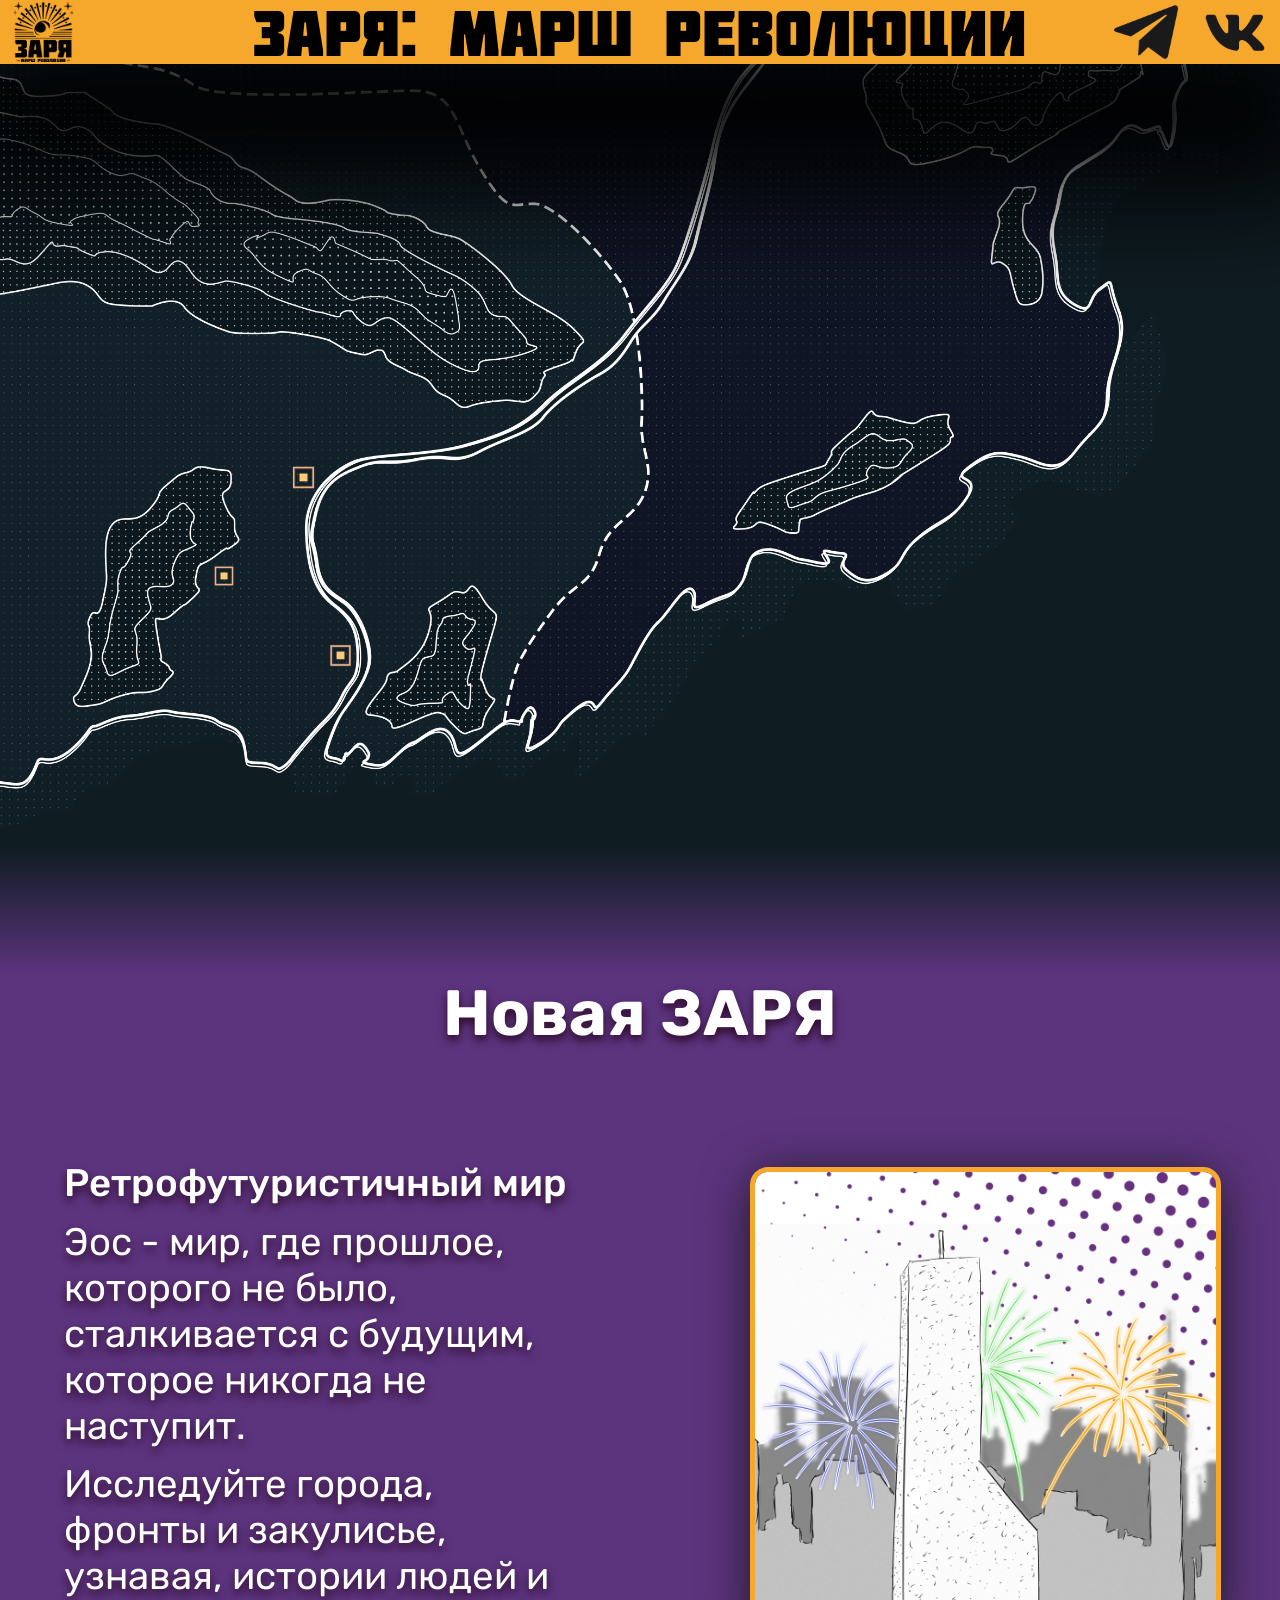
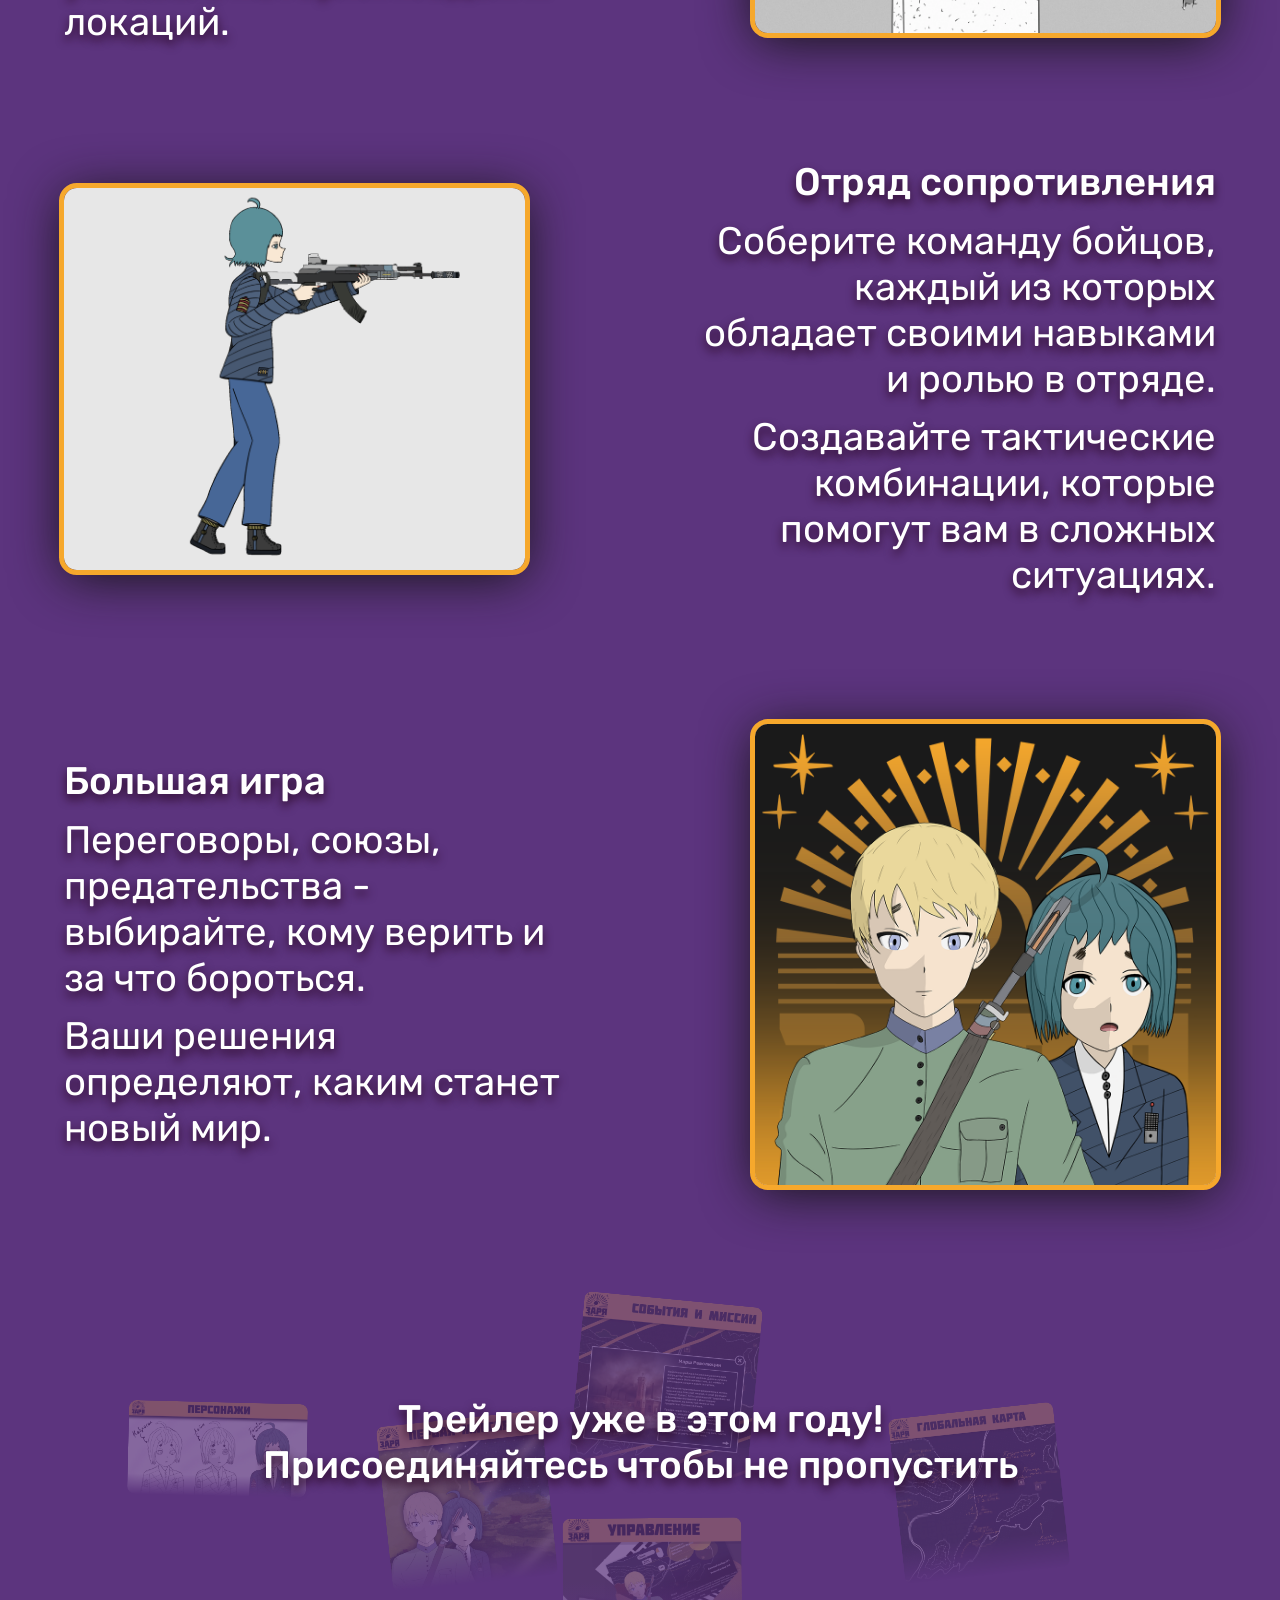
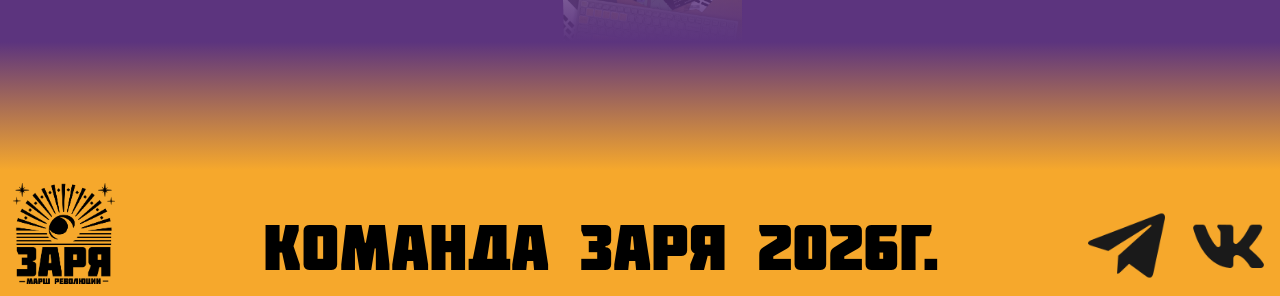
==== index.html @ 1bc578af "Улучшенная адаптация и дизайн под мобильные устройства" ====
<!DOCTYPE html>
<html lang="ru">

<head>
  <meta charset="UTF-8">
  <meta name="viewport" content="width=device-width, initial-scale=1.0">
  <meta name="description" content="ЗАРЯ: Марш Революции — ретрофутуристическая пошаговая стратегия. Исследуйте города, формируйте отряд и управляйте революцией в альтернативном мире Эос.">
  <meta name="keywords" content="ретрофутуризм, стратегия, игра, ЗАРЯ, тактика, альтернатива, ЗМР">
  <link rel="stylesheet" href="Additions/styles.css">
  <link rel="icon" type="image/png" href="Additions/Media/Zarya-White.webp">

  <meta property="og:title" content="ЗАРЯ: Марш Революции">
  <meta property="og:description" content="Сайт пошаговой стратегии в ретрофутуристичном мире">
  <meta property="og:image" content="Additions/Media/ZaryaPreview">
  <meta property="og:url" content="http://dartomosrg.temp.swtest.ru/">
  <meta property="og:site_name" content="">
  <meta property="og:type" content="website">
          
  <meta name="twitter:card" content="summary_large_image">
  <meta name="twitter:title" content="ЗАРЯ: Марш Революции">
  <meta name="twitter:description" content="Сайт пошаговой стратегии в ретрофутуристичном мире">
  <meta name="twitter:image" content="Additions/Media/ZaryaPreview">

  <title>ЗАРЯ: Марш Революции</title>
</head>

<body>
  <div class="topLineAndText">
      <div class="buttonGroupPosition">
          <a href="https://t.me/zarya_tm" target="_blank" rel="noopener noreferrer">
              <img src="Additions/Media/tg logo 96.png" alt="TG" class ="Logo">
          </a>
          <a href="https://vk.com/zaryamor" target="_blank" rel="noopener noreferrer">
              <img src="Additions/Media/Vk logo 96.png" alt="VK" class ="Logo">
          </a>
      </div>
      <img src="Additions/Media/Zarya-Black.webp" alt="Лого" class="topLineLogo">
      ЗАРЯ: Марш Революции
  </div>

  <div class="backMap">
      <img src="Additions/Media/Background-map.webp" alt="Карта" class="mapImage">
      <div id="dotsContainer"></div>
  </div>
  <div class="grad"> </div>
    
  <div class="base">
    <div class="descryptionOpenText">
        Новая ЗАРЯ
    </div>
    <div class="BlockOfDescryption">
        <img src="Additions/Media/newWorld.webp" alt="Новый мир" class="descryptionBlockImageR">
        <div class="BlockOfText">
            <div class="headDescryptionText">
                Ретрофутуристичный мир
            </div>
            <div class="baseDescryptionText">
                Эос - мир, где прошлое, которого не было, сталкивается с будущим, которое никогда не наступит.
            </div>
            <div class="baseDescryptionText">
                Исследуйте города, фронты и закулисье, узнавая, истории людей и локаций.
            </div>
        </div>
    </div>

    <div class="BlockOfDescryption">
        <img src="Additions/Media/Fire.gif" alt="Новый мир" class="descryptionBlockImage">
        <div class="BlockOfText">
            <div class="rightDescryptionText">
                <div class="headDescryptionText">
                    Отряд сопротивления
                </div>
                <div class="baseDescryptionText">
                    Соберите команду бойцов, каждый из которых обладает своими навыками и ролью в отряде.
                </div>
                <div class="baseDescryptionText">
                    Создавайте тактические комбинации, которые помогут вам в сложных ситуациях.
                </div>
            </div>
        </div>
    </div>

    <div class="BlockOfDescryption">
        <div class="BlockOfText">
            <div class="headDescryptionText">
                Большая игра
            </div>
            <div class="baseDescryptionText">
                Переговоры, союзы, предательства - выбирайте, кому верить и за что бороться.
            </div>
            <div class="baseDescryptionText">
                Ваши решения определяют, каким станет новый мир.
            </div>
        </div>
        <img src="Additions/Media/biggame.webp" alt="Новый мир" class="descryptionBlockImageR">
    </div>

    <div class="downBlock">
        <div class="post-bg-wrapper"></div>
        Трейлер уже в этом году! <br>
        Присоединяйтесь чтобы не пропустить
    </div>

      <div class="gradDown"> </div>

      <div class="down">
            <img src="Additions/Media/Zarya-Black.webp" class="downPic">

            <div class="downText">
                Команда ЗАРЯ 2026г.
            </div>

            <div class="downButtons">
                <a href="https://t.me/zarya_tm" target="_blank">
                    <img src="Additions/Media/tg logo 96.png">
                </a>
                <a href="https://vk.com/zaryamor" target="_blank">
                    <img src="Additions/Media/Vk logo 96.png">
                </a>
            </div>
        </div>
      </div>
  </div>
  <script src="Additions/script.js"></script>
</body>
</html>
---- Additions/styles.css ----
@font-face {
	font-family: 'Molot';
	src: url('Media/Molot.otf') format('opentype');
}

@font-face {
	font-family: 'Rubik';
	src: url('Media/Rubik-VariableFont_wght.ttf') format('truetype');
}

body { 
	margin: 0;
}

.topLineAndText {
	width: 100%;
	height: 5vw;
	background-color: #f6a82c;

	position: relative;
	font-family: 'Molot';
	font-size: clamp(1rem, 5vw, 4rem);

	z-index: 10;
	display: flex;
	justify-content: center;
	align-items: center;

	box-shadow: 0px 6vw 9vw 4vw rgb(0, 0, 0);
}

.buttonGroupPosition {
	display: flex;
	position: absolute;
	align-items: center;

	right: 1vw;
	gap: 2vw;
}

a img {
	width: clamp(1rem, 5vw, 4rem);
	height: auto;
	display: block;
	transition: opacity 0.2s ease;
}

a {
	text-decoration: none;
	cursor: pointer;
}

.buttonGroupPosition a:hover img {
    opacity: 0.7;
}

.topLineLogo {
	position: absolute;
	left: 1vw;
	width: 4.8vw;
	height: auto;
}

.backMap {
	position: relative;
	display: block;
	line-height: 0;
}

.mapImage {
	display: block;
	width: 100%;
	height: auto;
}

.dotBtn {
    position: absolute;
    padding: 0;
    border: none;
    background: transparent;
    aspect-ratio: 1;
    z-index: 3;
    pointer-events: auto;
}

.dotLayer {
    position: absolute;
    inset: 0;
    background-size: contain;
    background-repeat: no-repeat;
    background-position: center;
    transition: opacity 0.4s ease;
}

.tooltip {
    position: absolute;
	font-family: 'Rubik';
	white-space: pre-line;
    bottom: 100%;
    left: 50%;
    transform: translateX(-50%);
    background: rgba(0,0,0,0.8);
    color: #ffe282;
    padding: 4px 8px;
    border-radius: 4px;
    white-space: nowrap;
    font-size: 100%;
    opacity: 0;
    pointer-events: none;
    transition: opacity 0.4s ease;
}

.dotBtn:hover .tooltip {
    opacity: 1;
}

.dotBase {
    background-image: url('Media/dotBase.png');
    opacity: 1;
}

.dotHover {
    background-image: url('Media/dotHover.png');
    opacity: 0;
}

.dotHover {
    background-image: url('Media/dotHover.png');
    opacity: 0;
}

.dotClicked {
	background-image: url('Media/DotComplete.png');
	opacity: 0;
}

.grad {
	width: 100%;
	height: 10vw;
	background: linear-gradient(#0f1c22, #5c347e);
}

.base {
	position: relative;
	width: 100%;
	background-color: #5c347e;
}

.descryptionOpenText {
	position: relative;

	font-family: 'Rubik';
	font-weight: 700;
	font-size: 5vw;
	padding-bottom: 5vw;

	text-align: center;
	color: #ffffff;
	text-shadow: 0px 5px 10px rgb(44, 9, 39);
}

.headDescryptionText {
	font-weight: 500;
	position: relative;

	font-family: 'Rubik';
	font-size: 3vw;

	color: #ffffff;
	text-shadow: 0px 5px 10px rgb(44, 9, 39);
}

.baseDescryptionText {
	font-weight: 400;
	position: relative;
	margin-top: 1vw;

	font-family: 'Rubik';
	font-size: clamp(0.1rem, 3vw, 2.5rem);

	color: #ffffff;
	text-shadow: 0px 5px 10px rgb(44, 9, 39);
}

.rightDescryptionText {
	text-align: right;
}

.BlockOfDescryption {
	display: flex;
	align-items: center;
	justify-content: space-between;
	height: 45vw;
	padding: 0 5vw;
	box-sizing: border-box;
}

.BlockOfText {
	width: 45%;
}

.descryptionBlockImage {
	width: 40%;
	height: auto;
	background-color: #e7e7e7;

	outline: 0.4vw solid #f6a82c;
	border-radius: 1vw;

	box-shadow: 0px 0.5vw 4vw 0vw rgb(19, 19, 19);
}

.descryptionBlockImageR {
	order: 1;
	width: 40%;
	height: auto;
	background-color: #e7e7e7;

	outline: 0.4vw solid #f6a82c;
	border-radius: 1vw;

	box-shadow: 0px 0.5vw 4vw 0vw rgb(19, 19, 19);
}

.headTextR {
	position: relative;

	font-family: 'Rubik';
	font-size: 62px;
	text-align: right;

	color: #ffffff;
	text-shadow: 0px 5px 10px rgb(44, 9, 39);
}

.baseTextR {
	position: relative;
	margin-top: 20px;

	font-family: 'Rubik';
	font-size: 36px;
	text-align: right;

	color: #ffffff;
	text-shadow: 0px 5px 10px rgb(44, 9, 39);
}

.downBlock {
	font-family: 'Rubik';
	font-weight: 500;
	font-size: 3vw;
	text-align: center;
	padding: 12vw;
	position: relative;
	overflow: hidden;
	z-index: 1;

	color: #ffffff;
	text-shadow: 0px 5px 10px rgb(44, 9, 39);
}

.downBlock .post-bg-wrapper {
	position: absolute;
	inset: 0;
	pointer-events: none;
	z-index: -1;
}

.downBlock > *:not(.post-bg-wrapper) {
	position: relative;
	z-index: 2;
}

.downBlock .post-bg {
	position: absolute;
	object-fit: cover;
	border-radius: 0.6vw;
	opacity: 0.25;
	filter: grayscale(25%);
	box-shadow: 0 0.3vw 1.3vw rgba(0, 0, 0, 0.55);
	transition: transform 0.4s ease, opacity 0.4s ease;
}

.downBlock:hover .post-bg {
	transform: scale(1.05);
	opacity: 0.45;
}

.downBlock::after {
	content: '';
	position: absolute;
	left: 0;
	right: 0;
	bottom: 0;
	height: 15%;
	pointer-events: none;
	background: linear-gradient(to bottom, rgba(92, 52, 126, 0), rgba(92, 52, 126, 1));
	z-index: 2;
}

.downBlock .post-bg {
	position: absolute;
	object-fit: cover;
	border-radius: 0.6vw;
	opacity: 0.25;
	filter: grayscale(25%);
	box-shadow: 0 0.3vw 1.3vw rgba(0, 0, 0, 0.55);
	transition: transform 0.4s ease, opacity 0.4s ease;
	-webkit-mask-image: linear-gradient(to bottom, rgba(0, 0, 0, 1) 0%, rgba(0, 0, 0, 1) 78%, rgba(0, 0, 0, 0) 100%);
	mask-image: linear-gradient(to bottom, rgba(0, 0, 0, 1) 0%, rgba(0, 0, 0, 1) 78%, rgba(0, 0, 0, 0) 100%);
}

.gradDown {
	width: 100%;
	height: 10vw;
	background: linear-gradient(#5c347e, #f6a82c);
}

.down {
    display: flex;
    align-items: flex-end;
    justify-content: space-between;
    width: 100%;
    background-color: #f6a82c;
    padding: 1vw;
    box-sizing: border-box;
}

.downPic {
    width: 8vw;
    height: auto;
}

.downButtons {
    display: flex;
    gap: 2vw;
}

.downButtons img {
    width: 6vw;
    height: auto;
}

.downText {
    text-align: center;
    font-family: 'Molot';
    font-size: 5vw;
    color: #000000;
}

@media (max-width: 768px) {
	.Logo {
		width: 5.5vw;
	}

	.descryptionOpenText {
		font-size: 8vw;
	}

	.downBlock {
		font-size: 5vw;
	}

	.downText {
		text-align: center;
		font-family: 'Molot';
		font-size: 6vw;
		color: #000000;
	}

	.topLineLogo {
		position: absolute;
		left: 1vw;
		width: 8vw;
		height: auto;
	}

	.topLineAndText {
		height: 10vw;
		font-size: 5.5vw;
	}

    .BlockOfDescryption {
        flex-direction: column;
        text-align: center;
        height: auto;
        padding: 10vw;
    }

    .BlockOfText {
        width: 80%;
		order: 2;
    }

    .descryptionBlockImageR {
		order: 1;
        width: 70vw;
        max-width: 100vw;
        margin-bottom: 3vw;
    }

	.descryptionBlockImage {
		order: 1;
        width: 70vw;
        max-width: 100vw;
        margin-bottom: 4vw;
	}

	.rightDescryptionText {
		text-align: center;
	}

	.headDescryptionText {
		font-weight: 500;
		position: relative;

		font-family: 'Rubik';
		font-size: 6vw;

		color: #ffffff;
		text-shadow: 0px 5px 10px rgb(44, 9, 39);
	}

	.baseDescryptionText {
		font-weight: 400;
		position: relative;
		margin-top: 1vw;

		font-family: 'Rubik';
		font-size: 4.5vw;

		color: #ffffff;
		text-shadow: 0px 6px 10px rgb(44, 9, 39);
	}
}
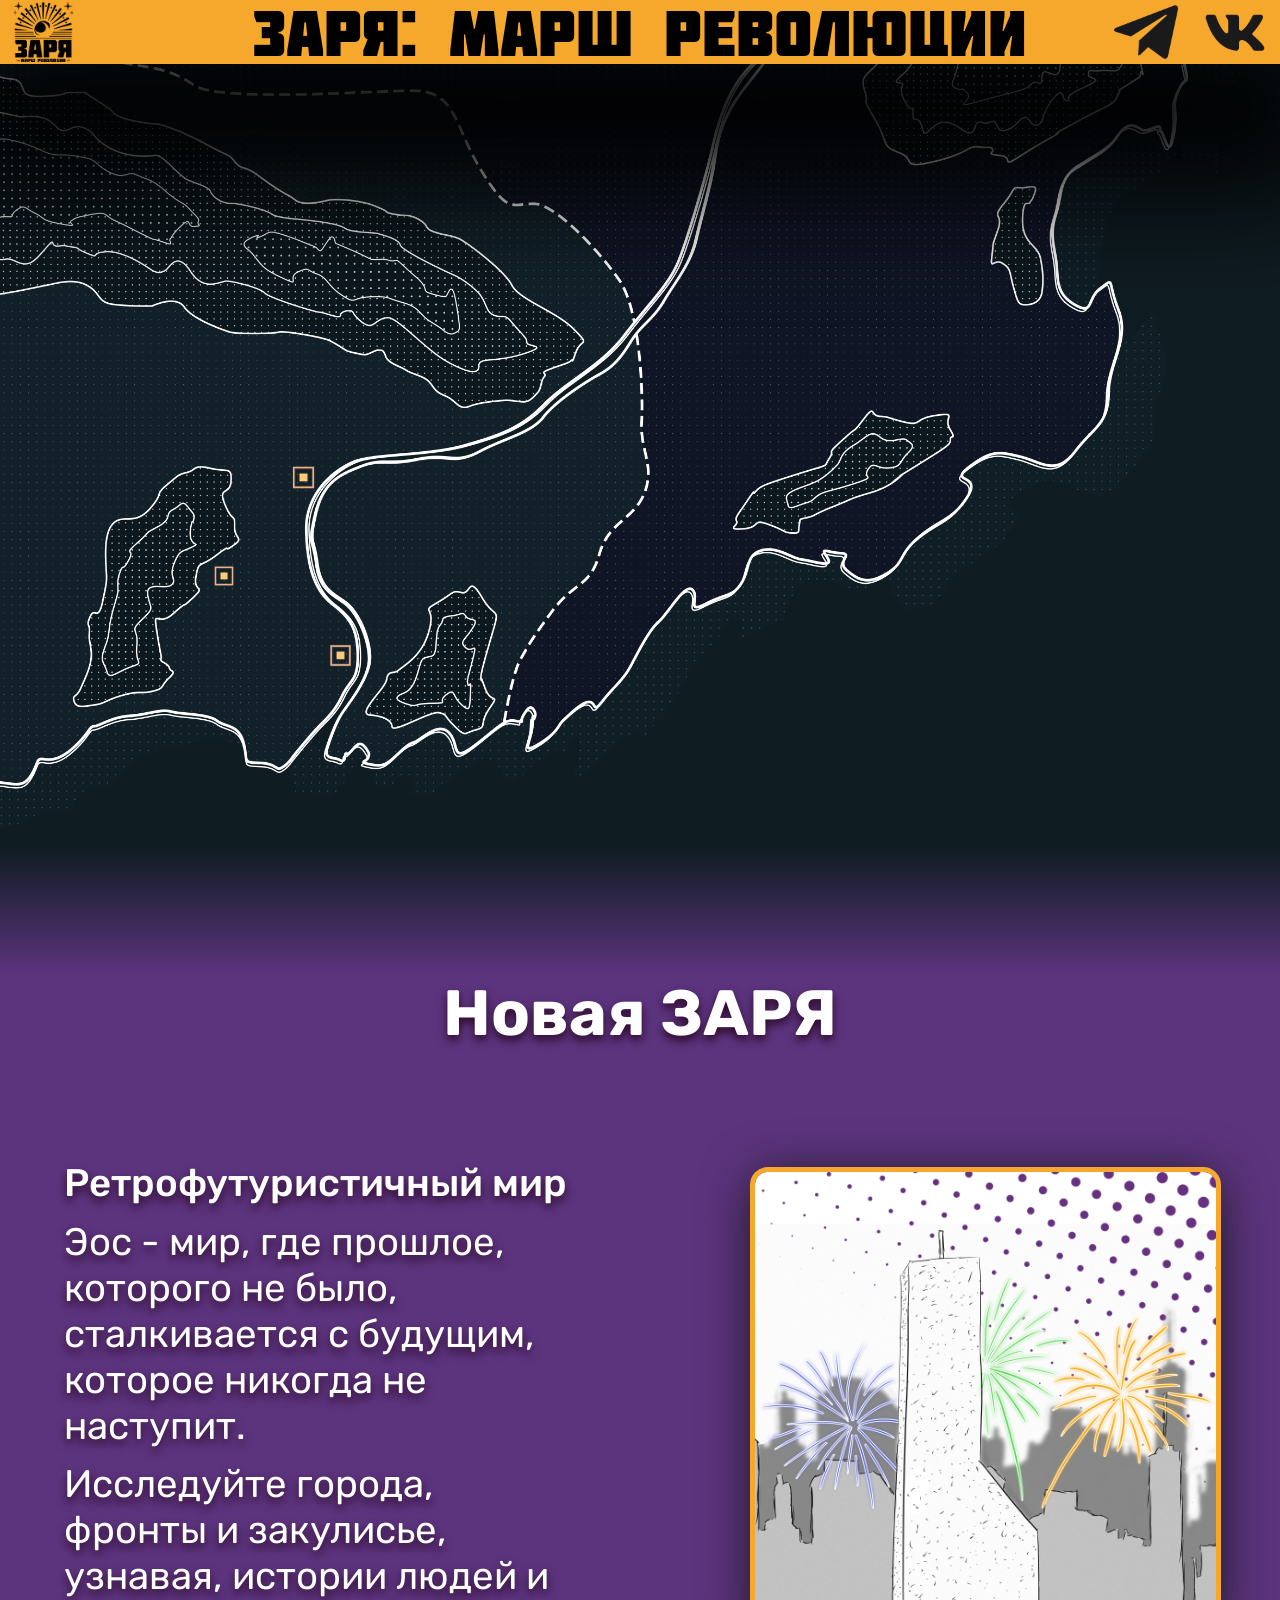
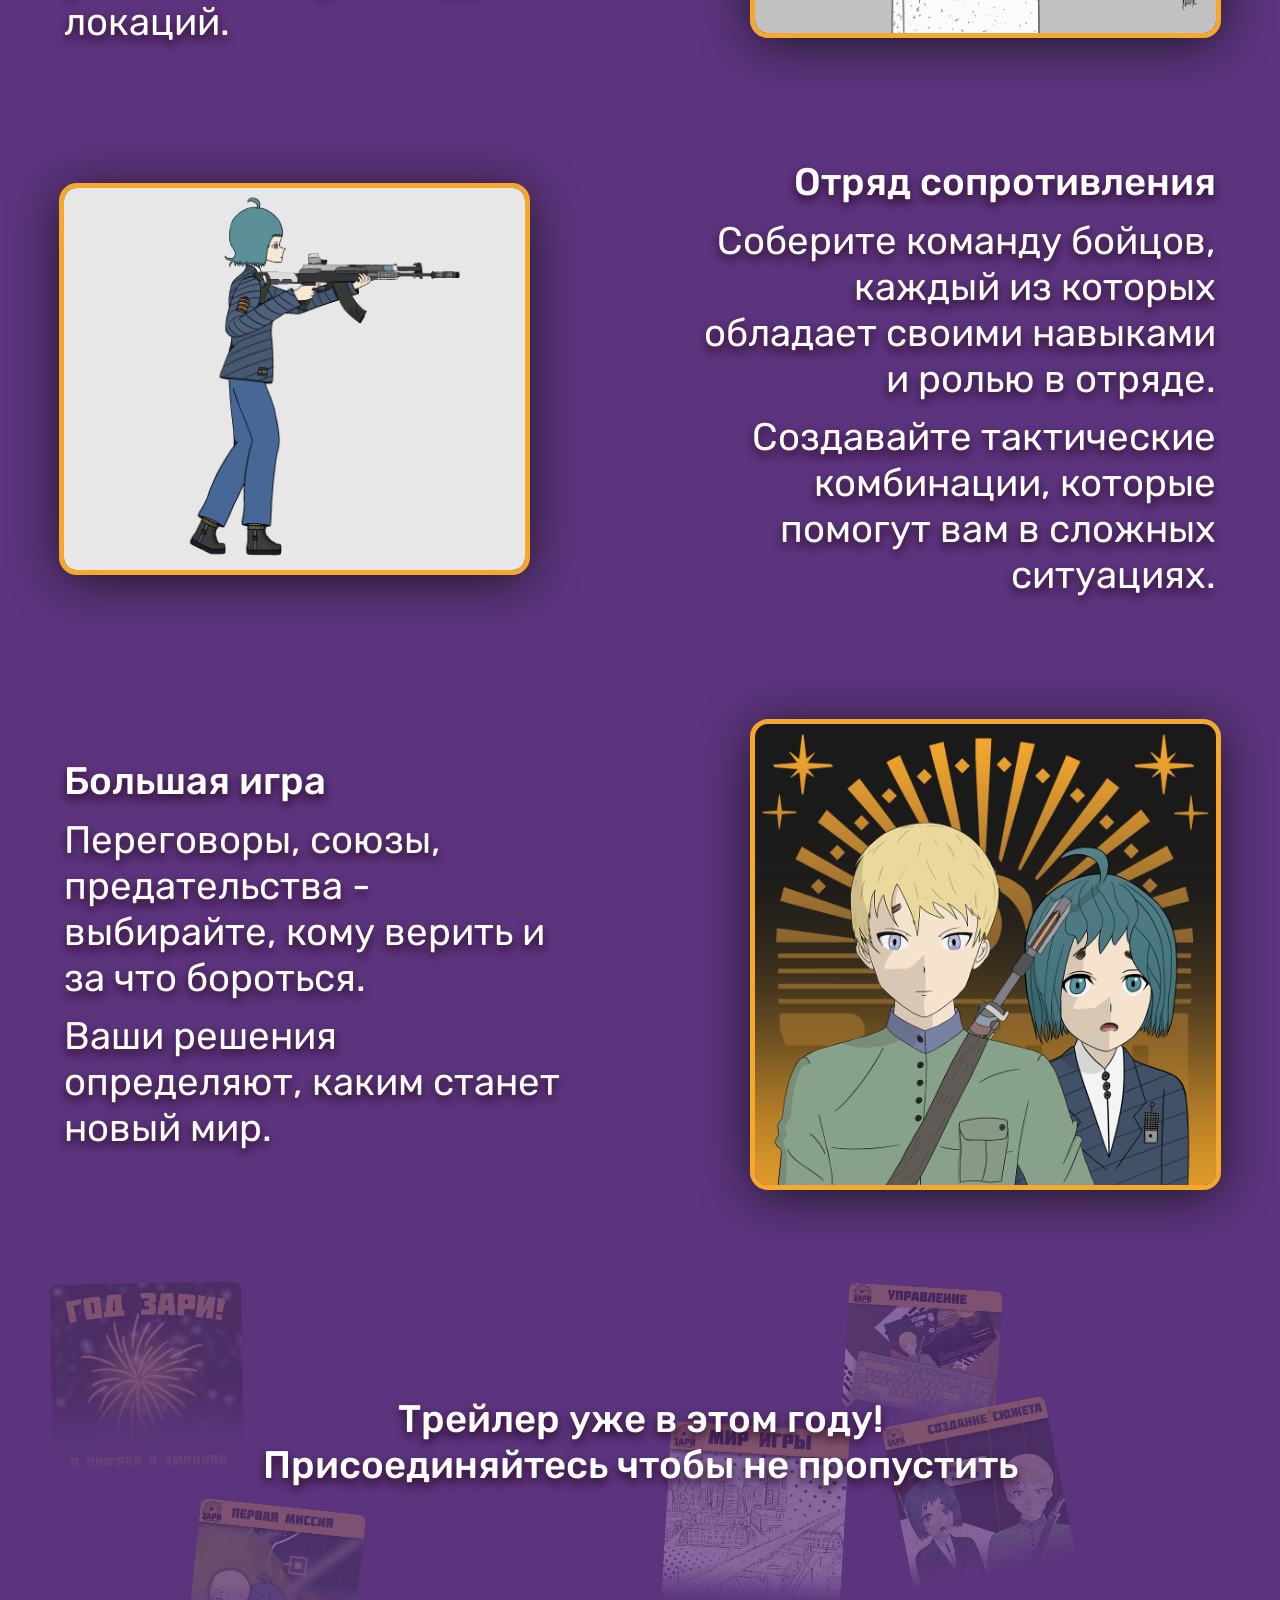
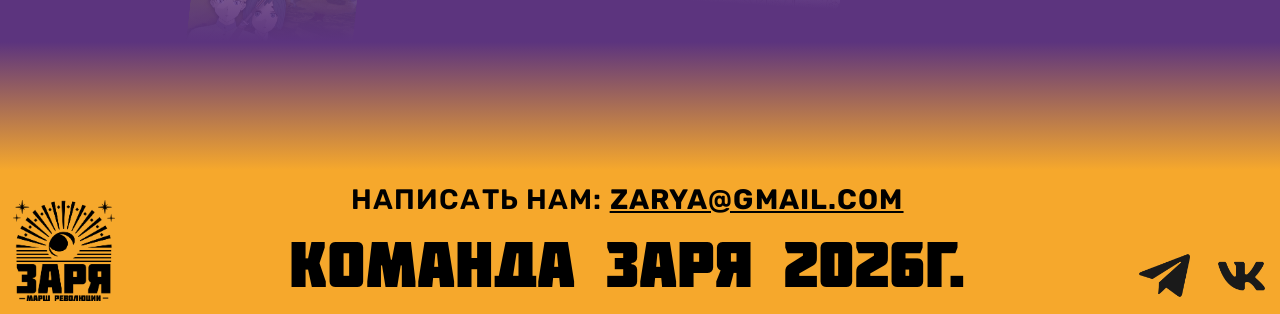
==== commit 4bbab119: "Добавлено поле контактов" ====
--- a/index.html
+++ b/index.html
@@ -106,8 +106,14 @@
       <div class="down">
             <img src="Additions/Media/Zarya-Black.webp" class="downPic">
 
-            <div class="downText">
-                Команда ЗАРЯ 2026г.
+            <div class="downCenter">
+                <div class="downContact">
+                    Написать нам: <a href="mailto:dartomosr@gmail.com">zarya@gmail.com</a>
+                </div>
+
+                <div class="downText">
+                    Команда ЗАРЯ 2026г.
+                </div>
             </div>
 
             <div class="downButtons">
--- a/Additions/styles.css
+++ b/Additions/styles.css
@@ -317,6 +317,7 @@
 }
 
 .down {
+    position: relative;
     display: flex;
     align-items: flex-end;
     justify-content: space-between;
@@ -326,19 +327,11 @@
     box-sizing: border-box;
 }
 
-.downPic {
-    width: 8vw;
-    height: auto;
-}
-
-.downButtons {
+.downCenter {
     display: flex;
-    gap: 2vw;
-}
-
-.downButtons img {
-    width: 6vw;
-    height: auto;
+    flex-direction: column;
+    align-items: center;
+    gap: 0.5vw;
 }
 
 .downText {
@@ -346,6 +339,55 @@
     font-family: 'Molot';
     font-size: 5vw;
     color: #000000;
+    margin: 0;
+}
+
+.downPic {
+    width: 8vw;
+    height: auto;
+}
+
+.downButtons {
+    display: flex;
+    gap: 2vw;
+}
+
+.downButtons .downSocialIcon,
+.downButtons img {
+    width: 4vw;
+    height: auto;
+}
+
+@media (max-width: 768px) {
+    .downButtons .downSocialIcon,
+    .downButtons img {
+        width: 6vw;
+    }
+}
+
+.downText {
+    text-align: center;
+    font-family: 'Molot';
+    font-size: 5vw;
+    color: #000000;
+}
+
+.downContact {
+    font-family: 'Rubik';
+    font-size: 2.2vw;
+    font-weight: 600;
+    color: #000000;
+    text-align: center;
+    letter-spacing: 0.04em;
+    text-transform: uppercase;
+    margin: 0 0 0.3vw;
+    min-width: 0;
+}
+
+.downContact a {
+    color: #000000;
+    text-decoration: underline;
+    font-weight: 700;
 }
 
 @media (max-width: 768px) {
@@ -366,6 +408,13 @@
 		font-family: 'Molot';
 		font-size: 6vw;
 		color: #000000;
+	}
+
+	.downContact {
+		font-family: 'Rubik';
+		font-size: 4.2vw;
+		text-align: center;
+		margin-top: 2vw;
 	}
 
 	.topLineLogo {
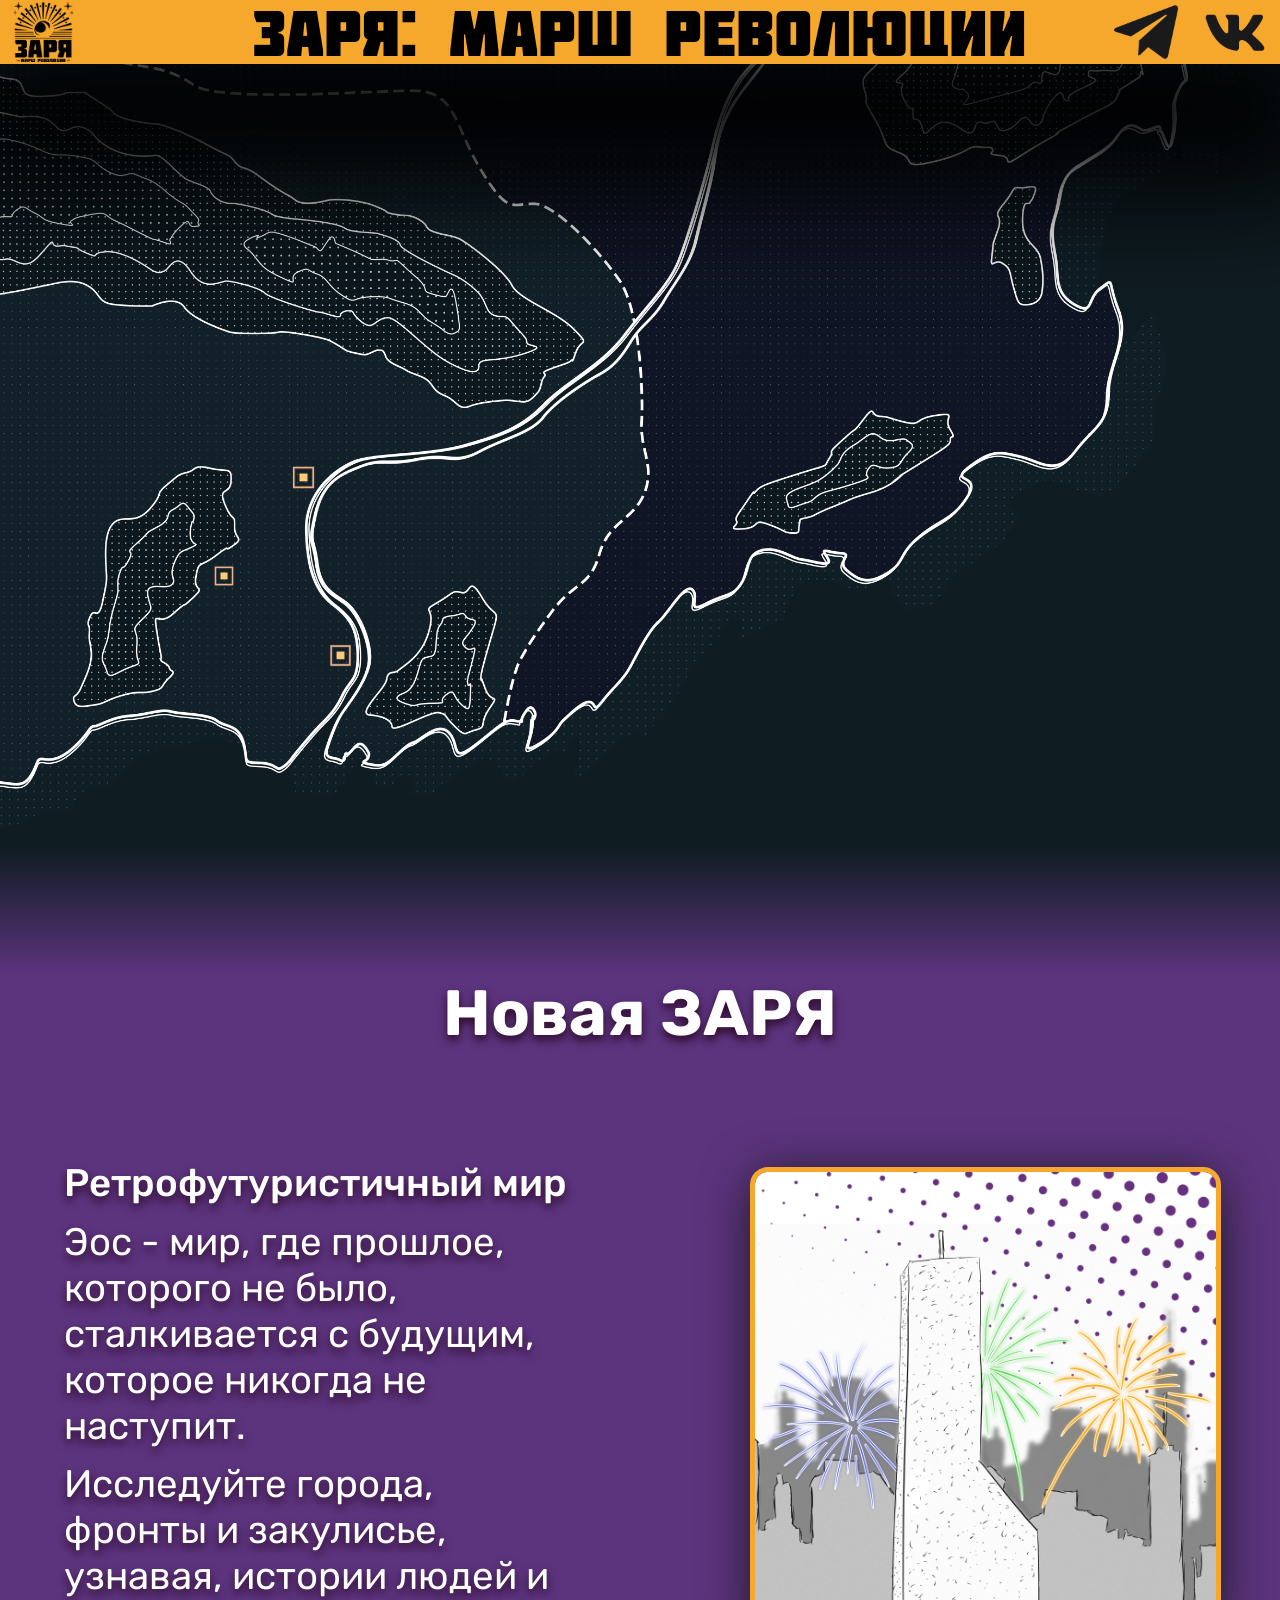
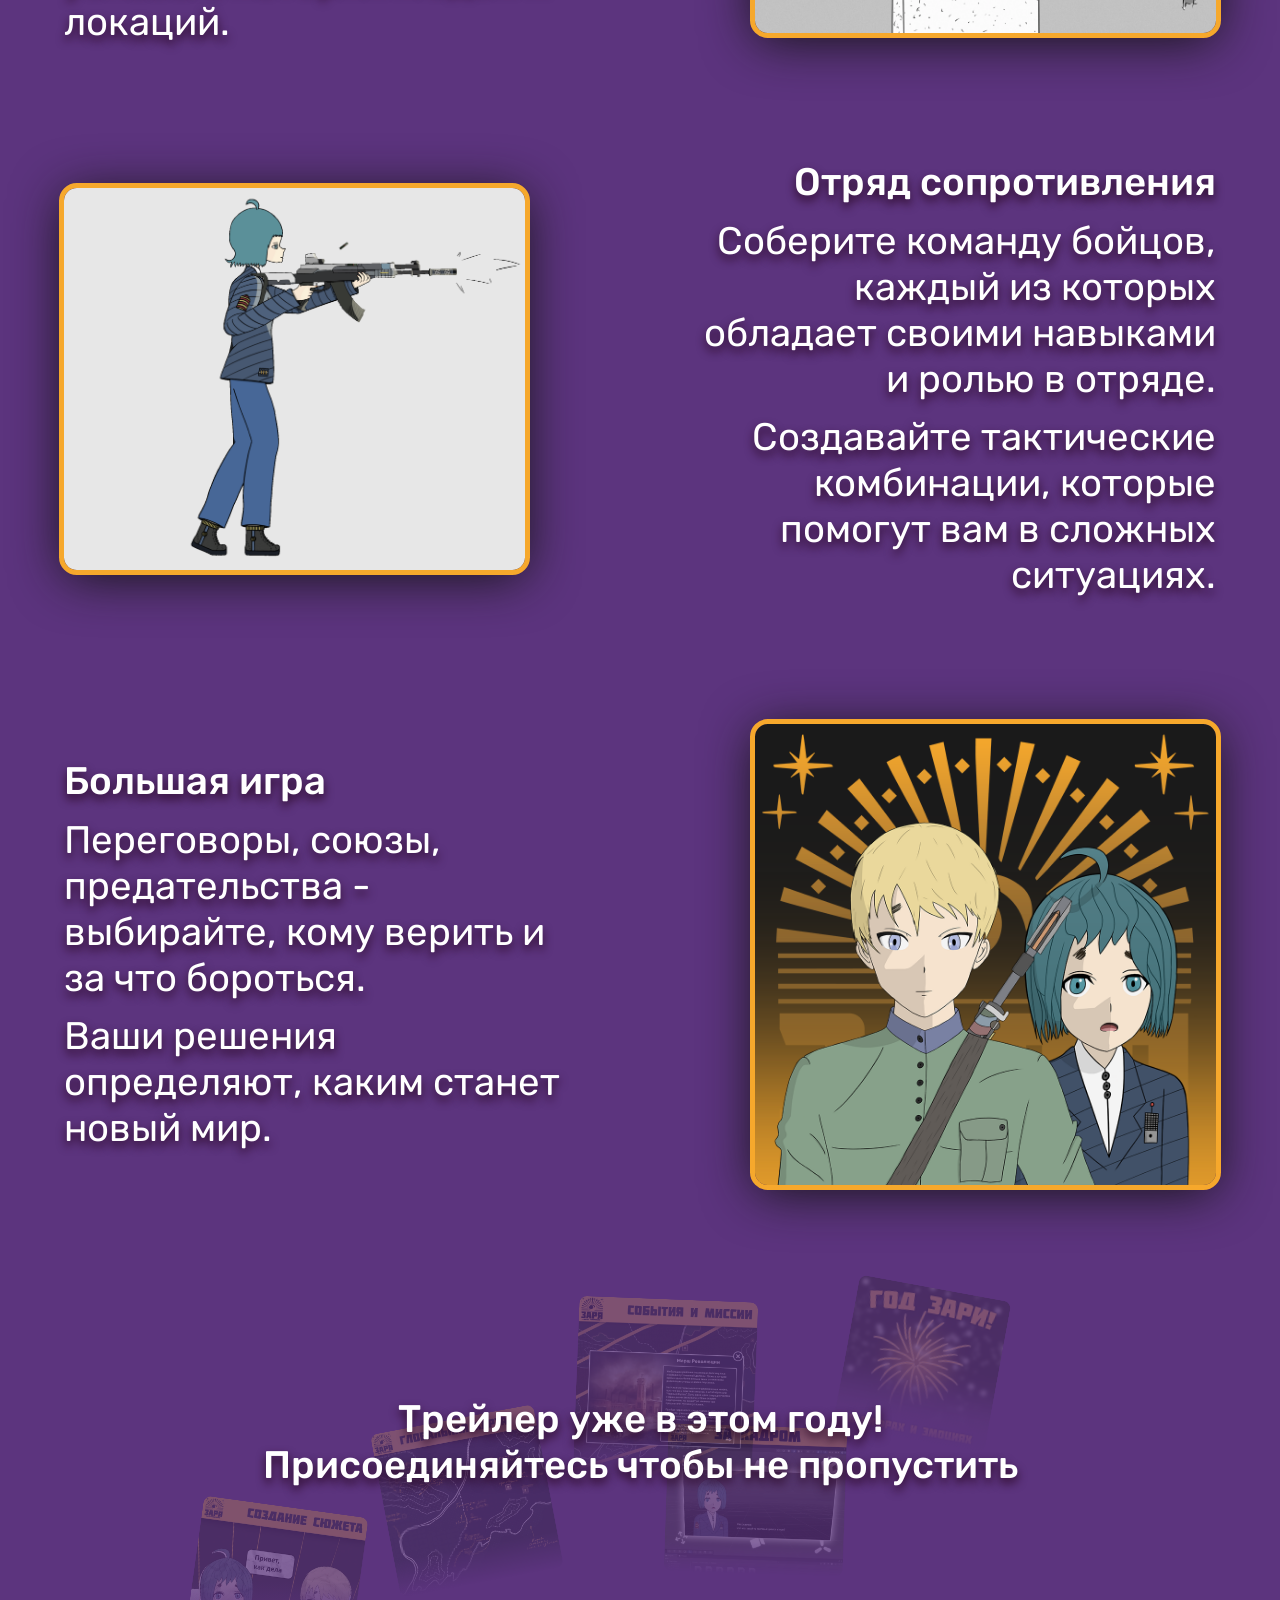
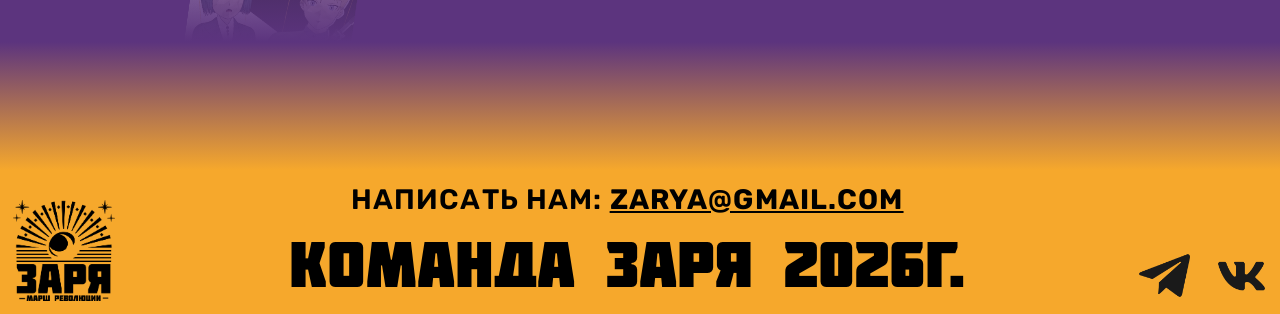
==== commit 6db99289: "Адаптивные иконки сайта" ====
--- a/index.html
+++ b/index.html
@@ -7,7 +7,9 @@
   <meta name="description" content="ЗАРЯ: Марш Революции — ретрофутуристическая пошаговая стратегия. Исследуйте города, формируйте отряд и управляйте революцией в альтернативном мире Эос.">
   <meta name="keywords" content="ретрофутуризм, стратегия, игра, ЗАРЯ, тактика, альтернатива, ЗМР">
   <link rel="stylesheet" href="Additions/styles.css">
-  <link rel="icon" type="image/png" href="Additions/Media/Zarya-White.webp">
+  <link rel="icon" type="image/webp" href="Additions/Media/Zarya-Black.webp" media="(prefers-color-scheme: light)">
+  <link rel="icon" type="image/webp" href="Additions/Media/Zarya-White.webp" media="(prefers-color-scheme: dark)">
+  <link rel="icon" type="image/webp" href="Additions/Media/Zarya-White.webp">
 
   <meta property="og:title" content="ЗАРЯ: Марш Революции">
   <meta property="og:description" content="Сайт пошаговой стратегии в ретрофутуристичном мире">
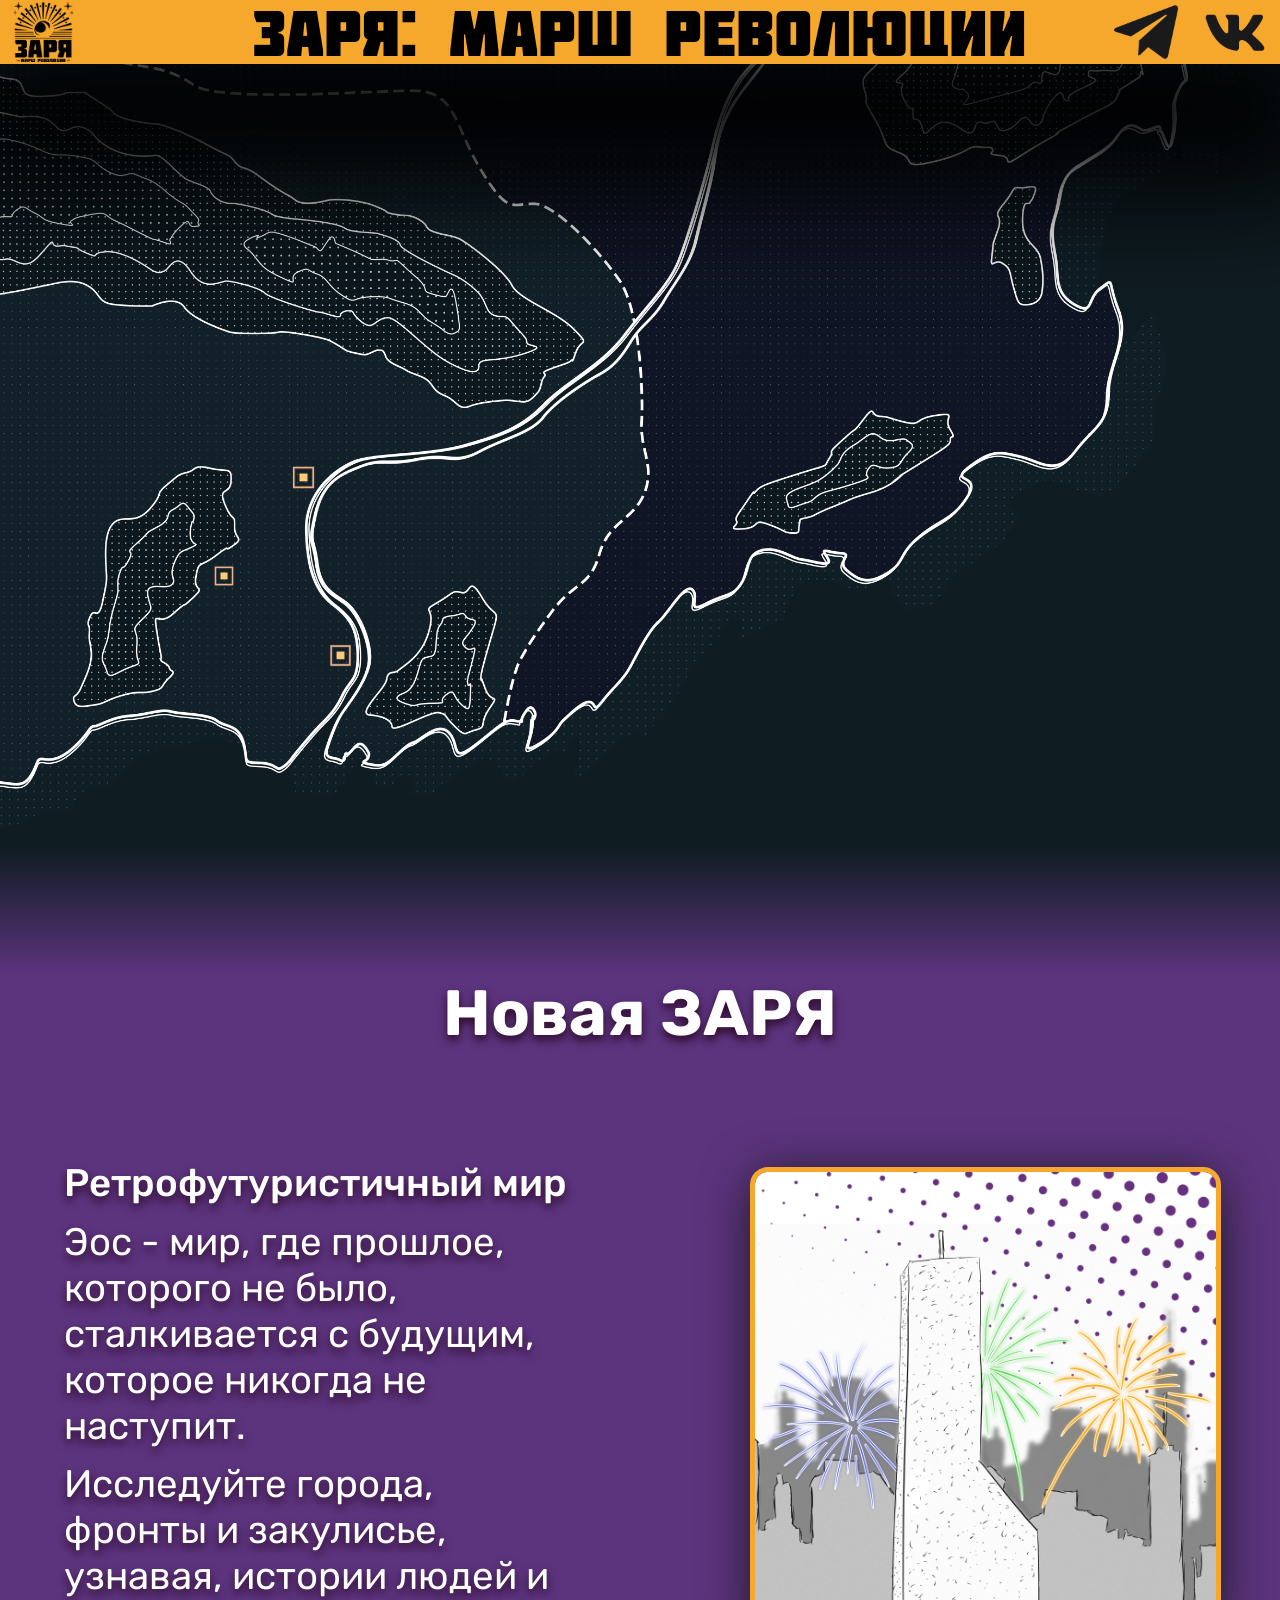
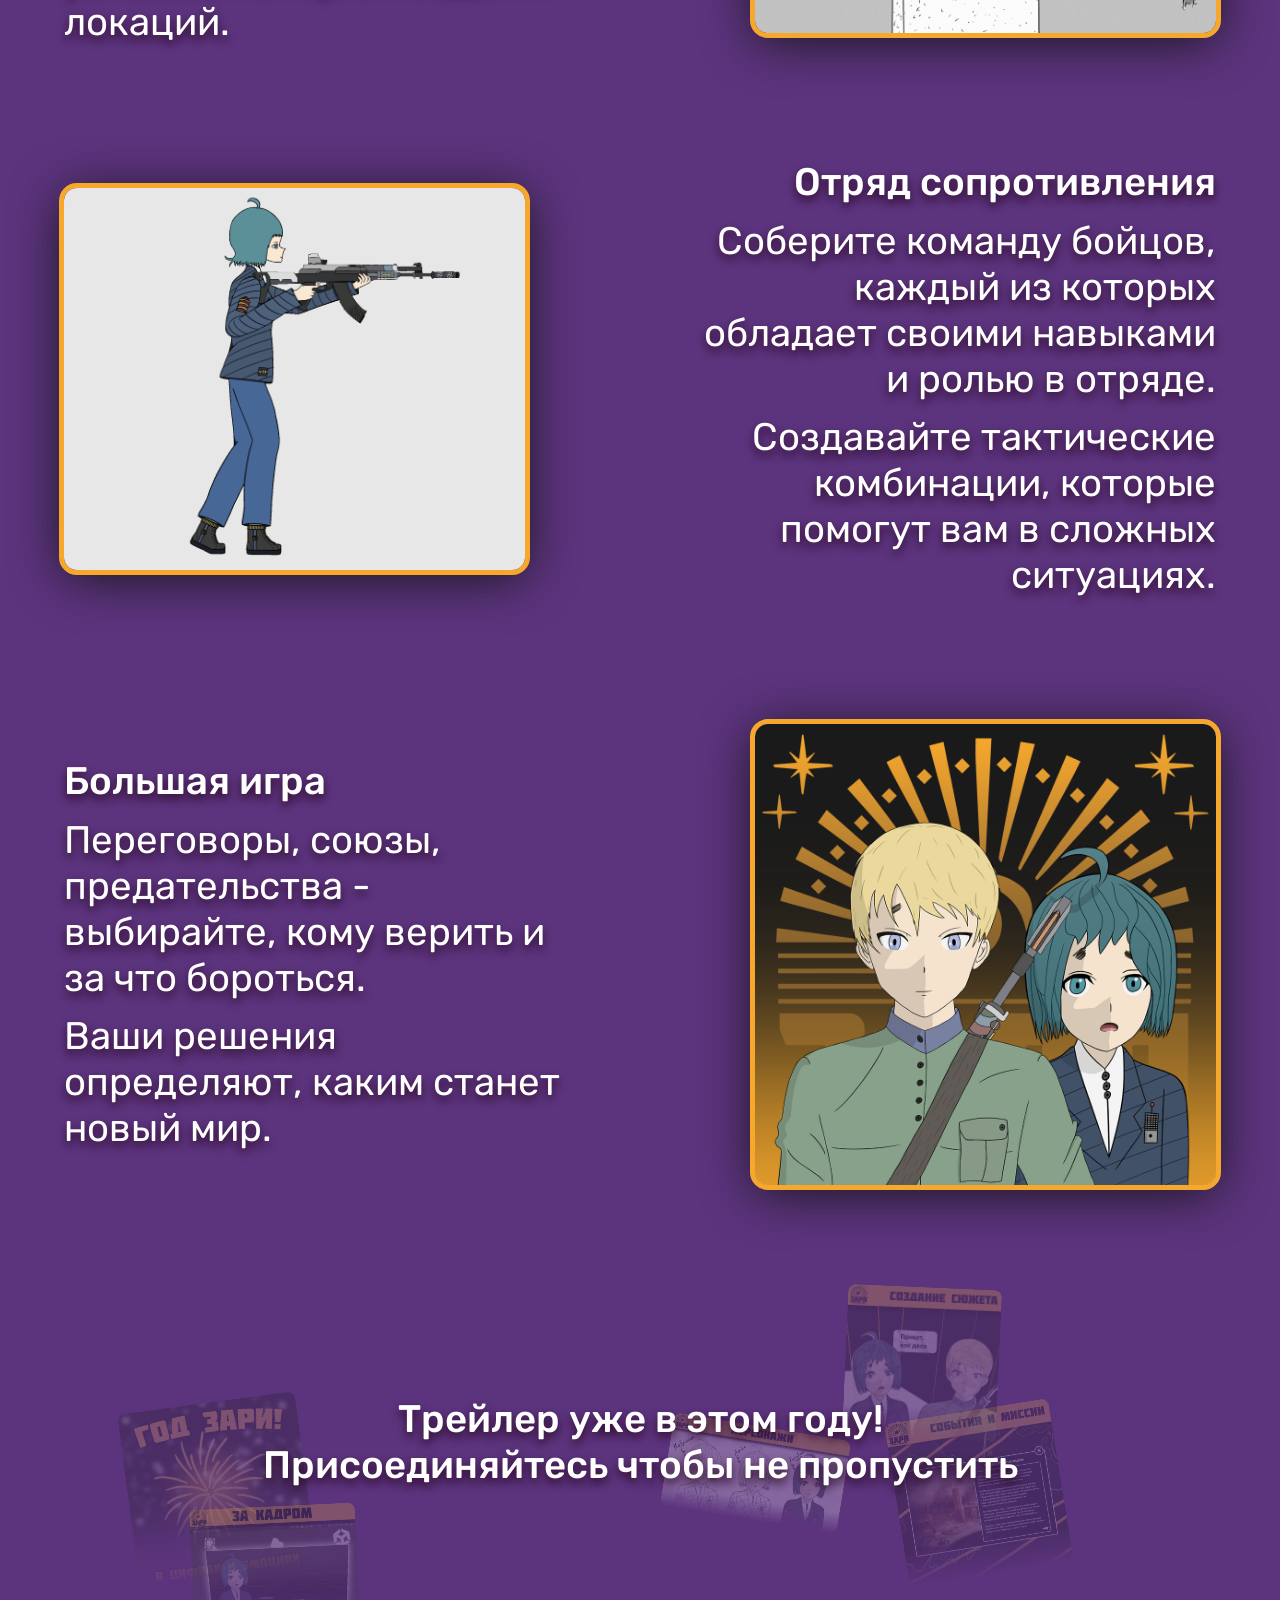
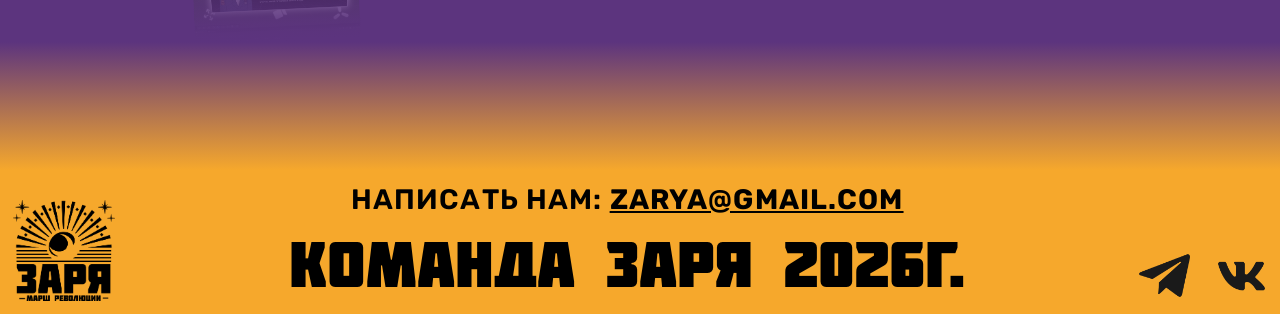
==== commit 366f63a2: "Теперь точно адаптивная иконка сайта" ====
--- a/index.html
+++ b/index.html
@@ -9,7 +9,6 @@
   <link rel="stylesheet" href="Additions/styles.css">
   <link rel="icon" type="image/webp" href="Additions/Media/Zarya-Black.webp" media="(prefers-color-scheme: light)">
   <link rel="icon" type="image/webp" href="Additions/Media/Zarya-White.webp" media="(prefers-color-scheme: dark)">
-  <link rel="icon" type="image/webp" href="Additions/Media/Zarya-White.webp">
 
   <meta property="og:title" content="ЗАРЯ: Марш Революции">
   <meta property="og:description" content="Сайт пошаговой стратегии в ретрофутуристичном мире">
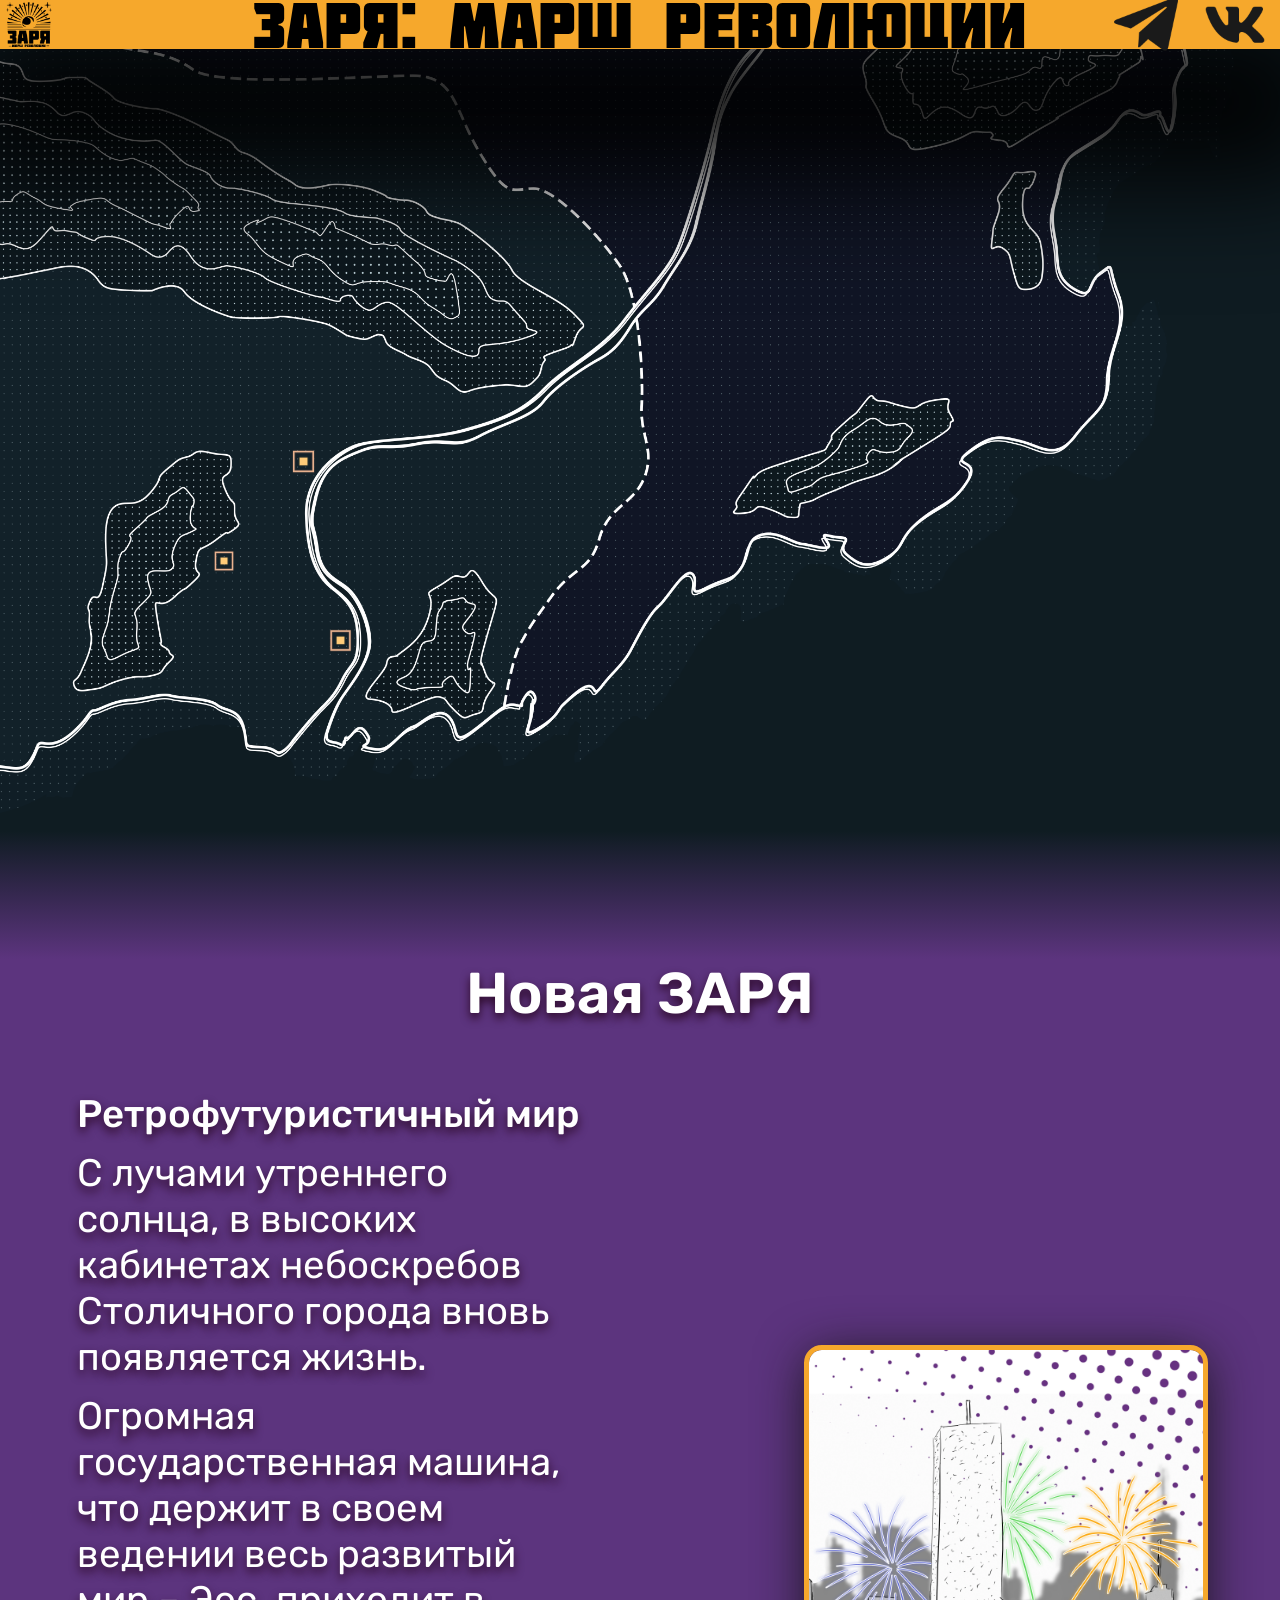
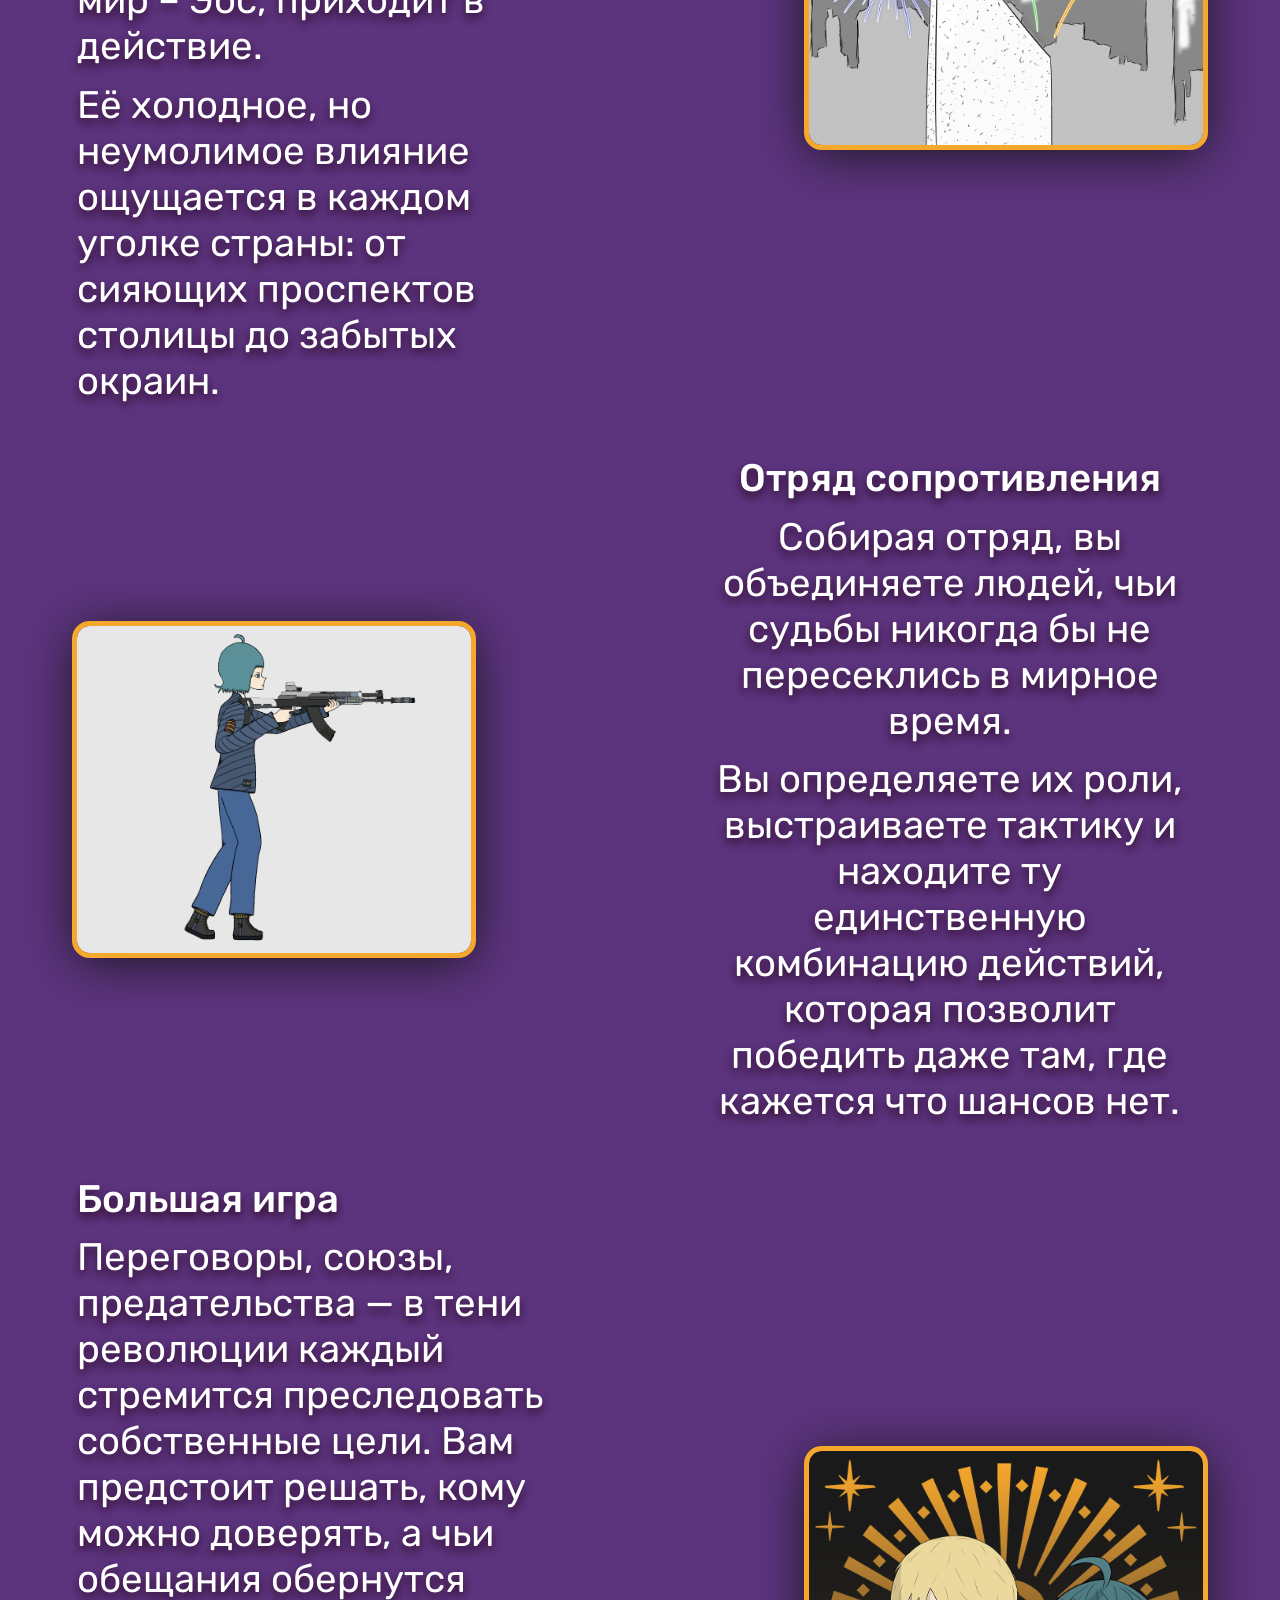
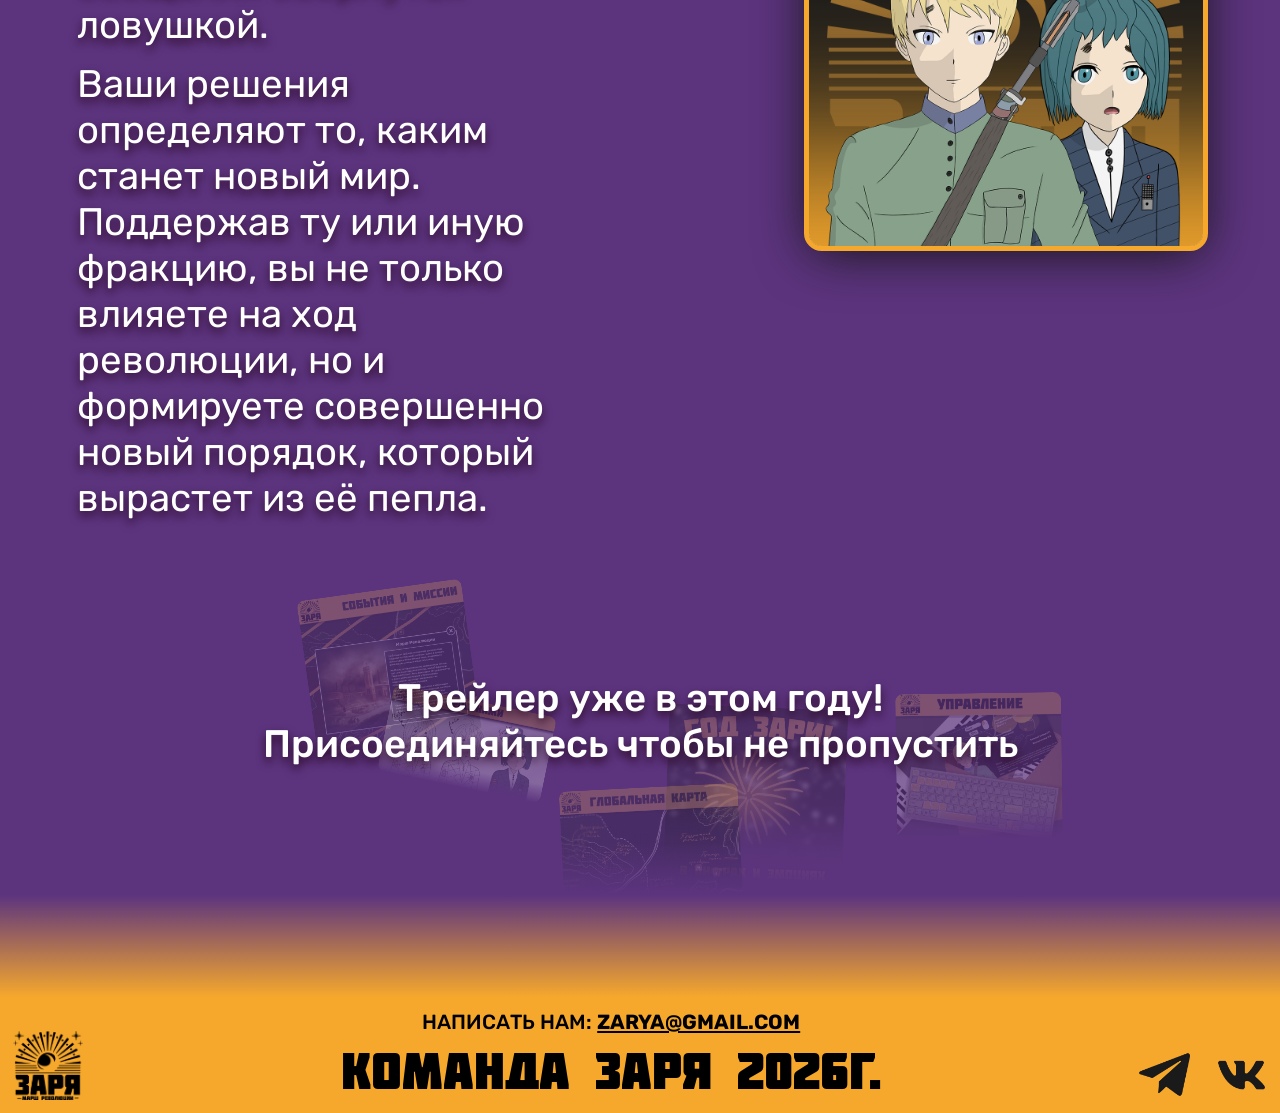
==== commit 986786de: "Более компактный дизайн" ====
--- a/index.html
+++ b/index.html
@@ -50,32 +50,35 @@
         Новая ЗАРЯ
     </div>
     <div class="BlockOfDescryption">
-        <img src="Additions/Media/newWorld.webp" alt="Новый мир" class="descryptionBlockImageR">
+        <img src="Additions/Media/newWorld.webp" alt="Новый мир" class="descryptionBlockImage1">
         <div class="BlockOfText">
             <div class="headDescryptionText">
                 Ретрофутуристичный мир
             </div>
             <div class="baseDescryptionText">
-                Эос - мир, где прошлое, которого не было, сталкивается с будущим, которое никогда не наступит.
+                С лучами утреннего солнца, в высоких кабинетах небоскребов Столичного города вновь появляется жизнь.
             </div>
             <div class="baseDescryptionText">
-                Исследуйте города, фронты и закулисье, узнавая, истории людей и локаций.
+                Огромная государственная машина, что держит в своем ведении весь развитый мир – Эос, приходит в действие.
+            </div>
+            <div class = "baseDescryptionText">
+                Её холодное, но неумолимое влияние ощущается в каждом уголке страны: от сияющих проспектов столицы до забытых окраин.
             </div>
         </div>
     </div>
 
     <div class="BlockOfDescryption">
-        <img src="Additions/Media/Fire.gif" alt="Новый мир" class="descryptionBlockImage">
+        <img src="Additions/Media/Fire.gif" alt="Выстрел" class="descryptionBlockImage2">
         <div class="BlockOfText">
             <div class="rightDescryptionText">
                 <div class="headDescryptionText">
                     Отряд сопротивления
                 </div>
                 <div class="baseDescryptionText">
-                    Соберите команду бойцов, каждый из которых обладает своими навыками и ролью в отряде.
+                    Собирая отряд, вы объединяете людей, чьи судьбы никогда бы не пересеклись в мирное время.
                 </div>
                 <div class="baseDescryptionText">
-                    Создавайте тактические комбинации, которые помогут вам в сложных ситуациях.
+                    Вы определяете их роли, выстраиваете тактику и находите ту единственную комбинацию действий, которая позволит победить даже там, где кажется что шансов нет.
                 </div>
             </div>
         </div>
@@ -87,13 +90,13 @@
                 Большая игра
             </div>
             <div class="baseDescryptionText">
-                Переговоры, союзы, предательства - выбирайте, кому верить и за что бороться.
+                Переговоры, союзы, предательства — в тени революции каждый стремится преследовать собственные цели. Вам предстоит решать, кому можно доверять, а чьи обещания обернутся ловушкой.
             </div>
             <div class="baseDescryptionText">
-                Ваши решения определяют, каким станет новый мир.
+                Ваши решения определяют то, каким станет новый мир. Поддержав ту или иную фракцию, вы не только влияете на ход революции, но и формируете совершенно новый порядок, который вырастет из её пепла.
             </div>
         </div>
-        <img src="Additions/Media/biggame.webp" alt="Новый мир" class="descryptionBlockImageR">
+        <img src="Additions/Media/biggame.webp" alt="Большая игра" class="descryptionBlockImage3">
     </div>
 
     <div class="downBlock">
--- a/Additions/styles.css
+++ b/Additions/styles.css
@@ -14,7 +14,7 @@
 
 .topLineAndText {
 	width: 100%;
-	height: 5vw;
+	height: 3.8vw;
 	background-color: #f6a82c;
 
 	position: relative;
@@ -56,8 +56,8 @@
 
 .topLineLogo {
 	position: absolute;
-	left: 1vw;
-	width: 4.8vw;
+	left: 0.5vw;
+	width: 3.6vw;
 	height: auto;
 }
 
@@ -150,9 +150,9 @@
 	position: relative;
 
 	font-family: 'Rubik';
-	font-weight: 700;
-	font-size: 5vw;
-	padding-bottom: 5vw;
+	font-weight: 600;
+	font-size: 4.5vw;
+	padding-bottom: 3vw;
 
 	text-align: center;
 	color: #ffffff;
@@ -183,15 +183,16 @@
 }
 
 .rightDescryptionText {
-	text-align: right;
+	text-align: center;
 }
 
 .BlockOfDescryption {
 	display: flex;
 	align-items: center;
 	justify-content: space-between;
-	height: 45vw;
-	padding: 0 5vw;
+	height: auto;
+	padding: 2vw 6vw;
+
 	box-sizing: border-box;
 }
 
@@ -199,8 +200,9 @@
 	width: 45%;
 }
 
-.descryptionBlockImage {
-	width: 40%;
+.descryptionBlockImage1,
+.descryptionBlockImage2,
+.descryptionBlockImage3 {
 	height: auto;
 	background-color: #e7e7e7;
 
@@ -210,17 +212,16 @@
 	box-shadow: 0px 0.5vw 4vw 0vw rgb(19, 19, 19);
 }
 
-.descryptionBlockImageR {
+.descryptionBlockImage1,
+.descryptionBlockImage3 {
 	order: 1;
-	width: 40%;
-	height: auto;
-	background-color: #e7e7e7;
-
-	outline: 0.4vw solid #f6a82c;
-	border-radius: 1vw;
-
-	box-shadow: 0px 0.5vw 4vw 0vw rgb(19, 19, 19);
-}
+	width: 35%;
+}
+
+.descryptionBlockImage2 {
+	width: 35%;
+}
+
 
 .headTextR {
 	position: relative;
@@ -250,7 +251,7 @@
 	font-weight: 500;
 	font-size: 3vw;
 	text-align: center;
-	padding: 12vw;
+	padding: 10vw;
 	position: relative;
 	overflow: hidden;
 	z-index: 1;
@@ -312,7 +313,7 @@
 
 .gradDown {
 	width: 100%;
-	height: 10vw;
+	height: 8vw;
 	background: linear-gradient(#5c347e, #f6a82c);
 }
 
@@ -334,16 +335,8 @@
     gap: 0.5vw;
 }
 
-.downText {
-    text-align: center;
-    font-family: 'Molot';
-    font-size: 5vw;
-    color: #000000;
-    margin: 0;
-}
-
 .downPic {
-    width: 8vw;
+    width: 5.5vw;
     height: auto;
 }
 
@@ -368,20 +361,17 @@
 .downText {
     text-align: center;
     font-family: 'Molot';
-    font-size: 5vw;
+    font-size: 4vw;
     color: #000000;
 }
 
 .downContact {
     font-family: 'Rubik';
-    font-size: 2.2vw;
-    font-weight: 600;
+    font-size: 1.6vw;
+    font-weight: 500;
     color: #000000;
     text-align: center;
-    letter-spacing: 0.04em;
     text-transform: uppercase;
-    margin: 0 0 0.3vw;
-    min-width: 0;
 }
 
 .downContact a {
@@ -441,19 +431,20 @@
 		order: 2;
     }
 
-    .descryptionBlockImageR {
-		order: 1;
+    .descryptionBlockImage1,
+    .descryptionBlockImage3 {
+	order: 1;
         width: 70vw;
         max-width: 100vw;
         margin-bottom: 3vw;
     }
 
-	.descryptionBlockImage {
-		order: 1;
+    .descryptionBlockImage2 {
+	order: 1;
         width: 70vw;
         max-width: 100vw;
         margin-bottom: 4vw;
-	}
+    }
 
 	.rightDescryptionText {
 		text-align: center;
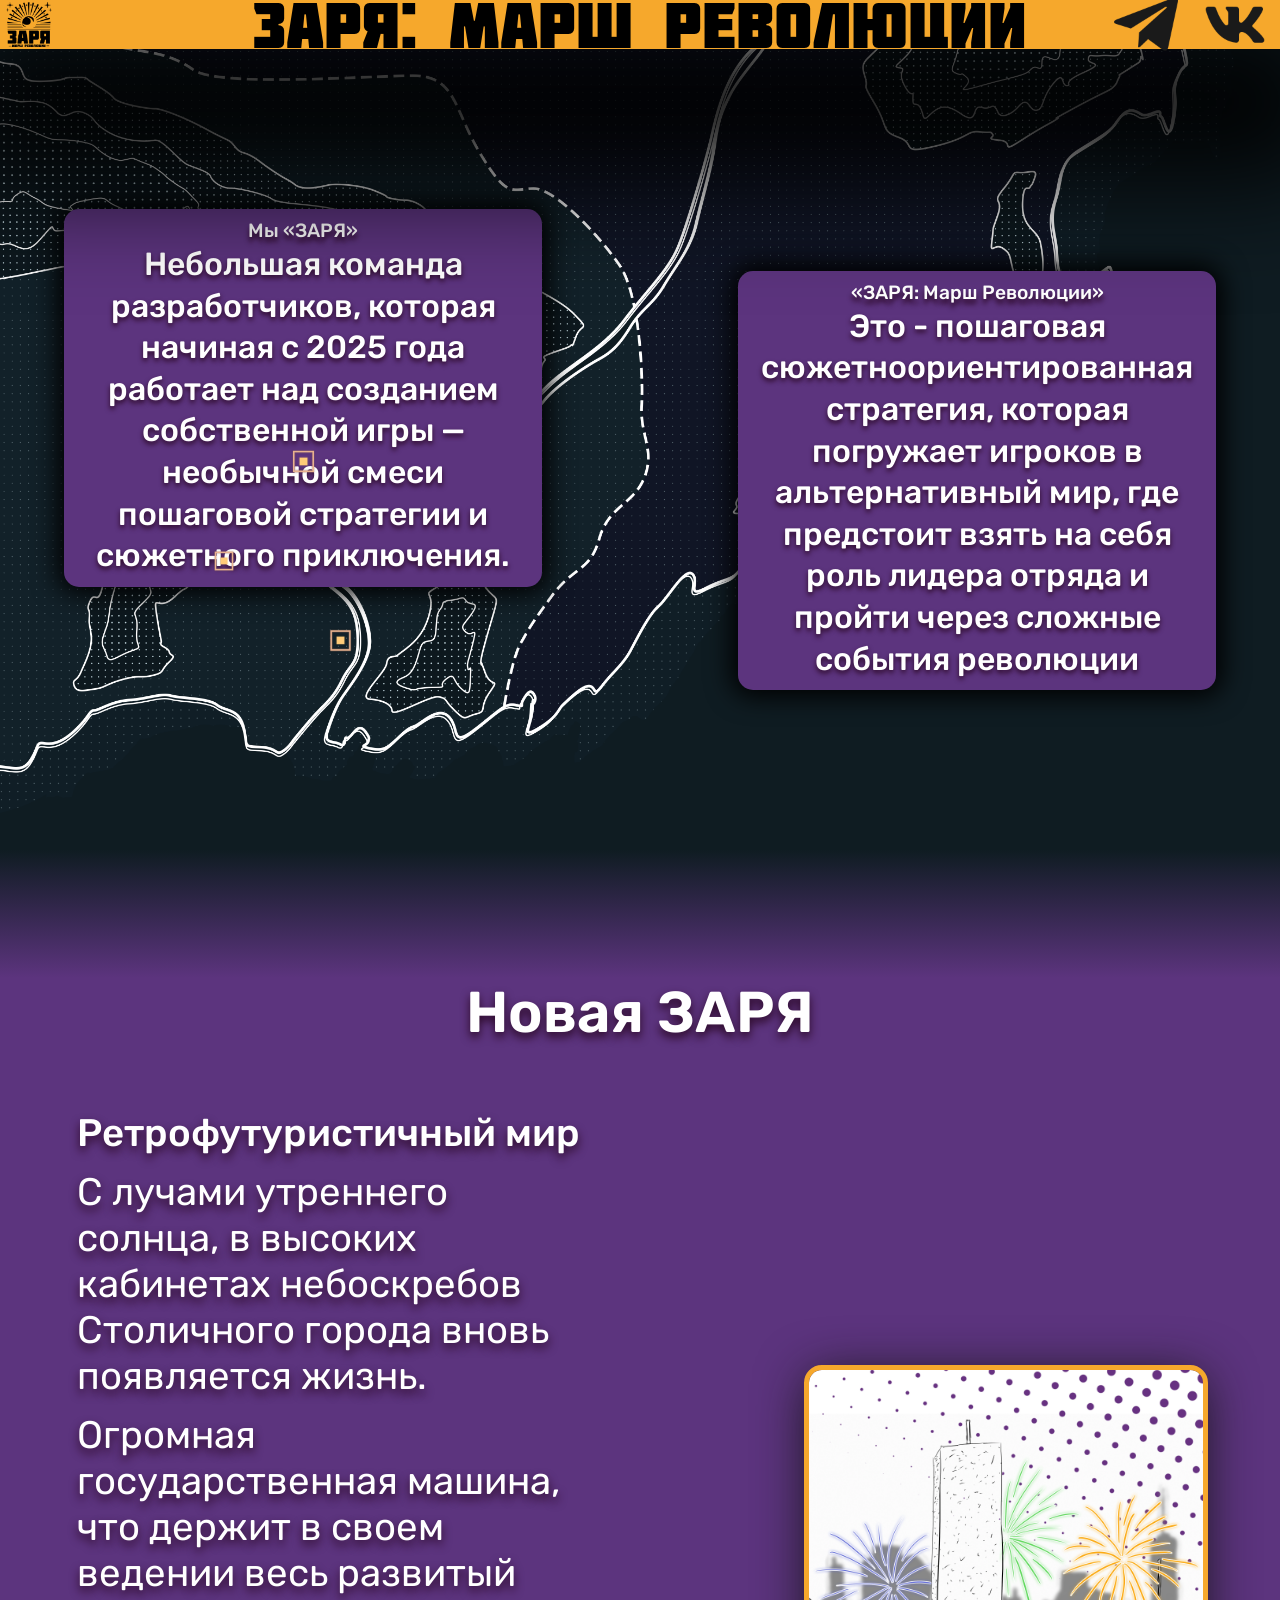
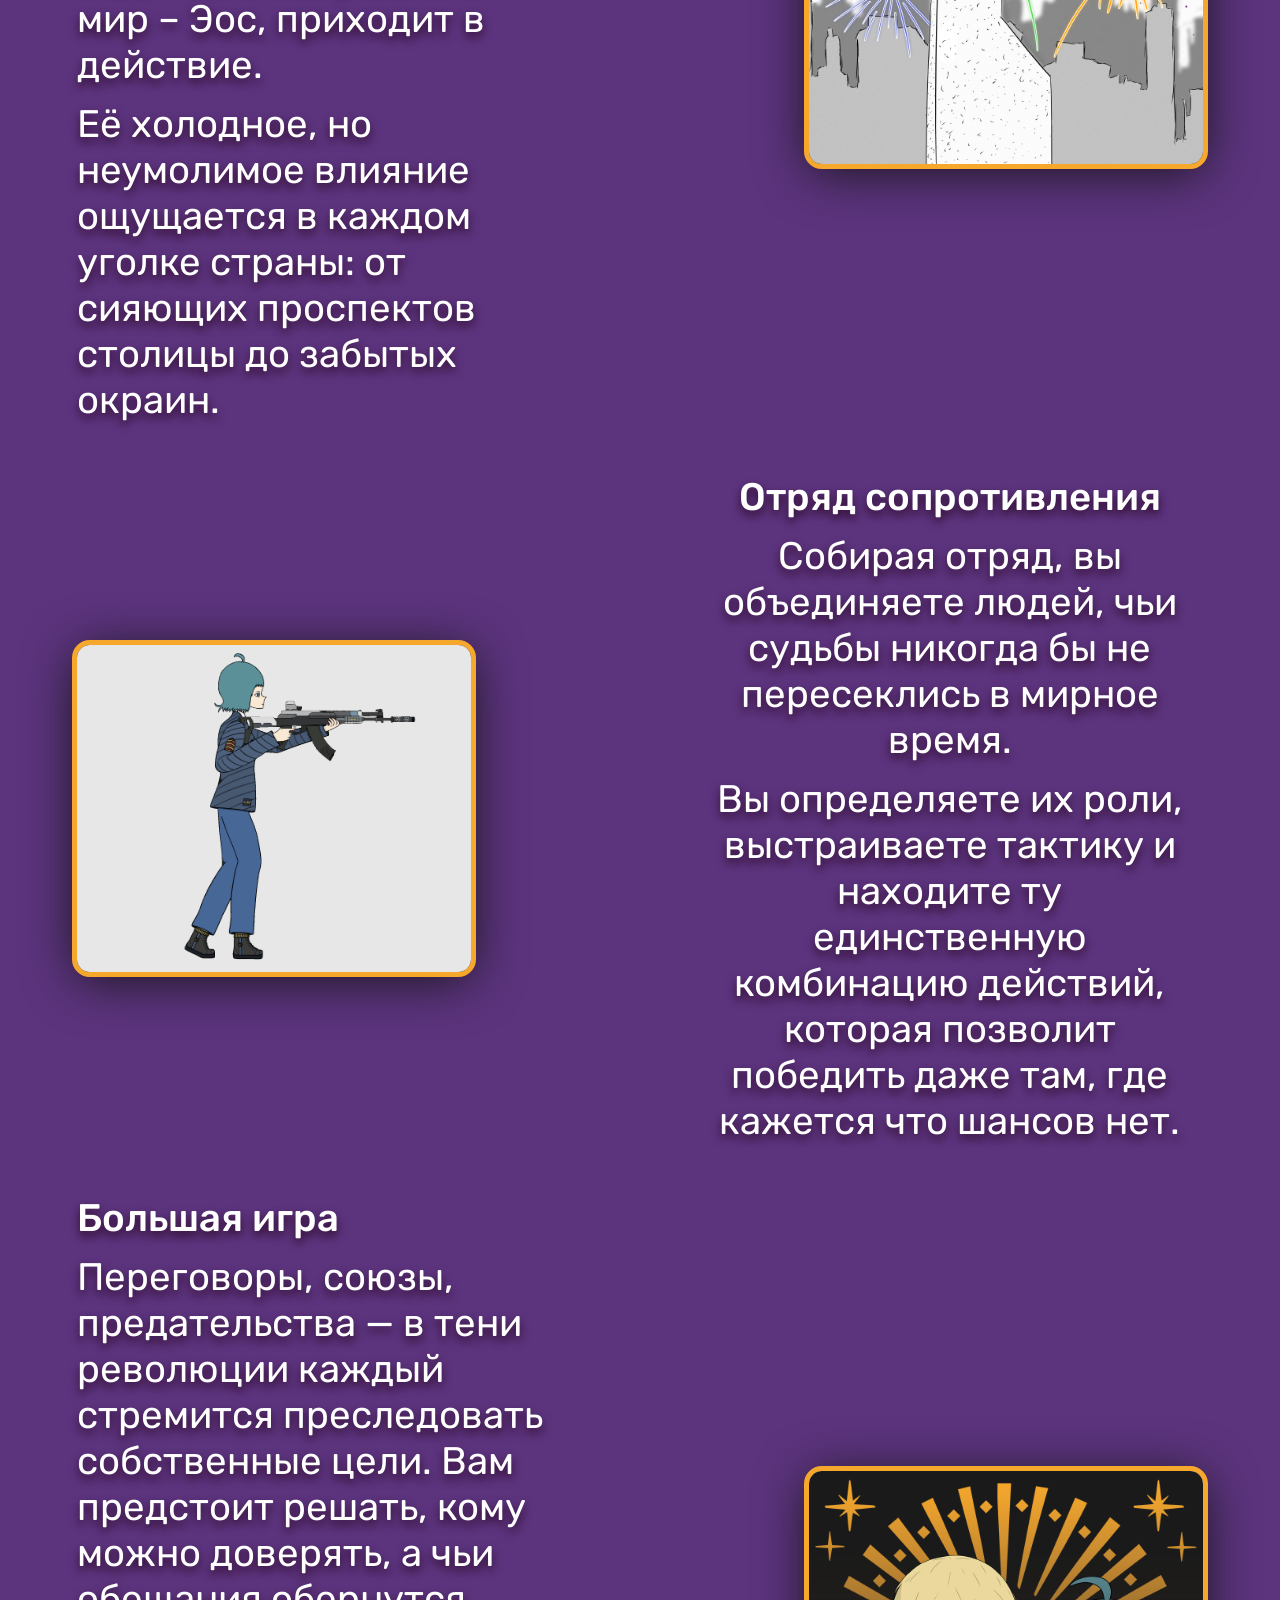
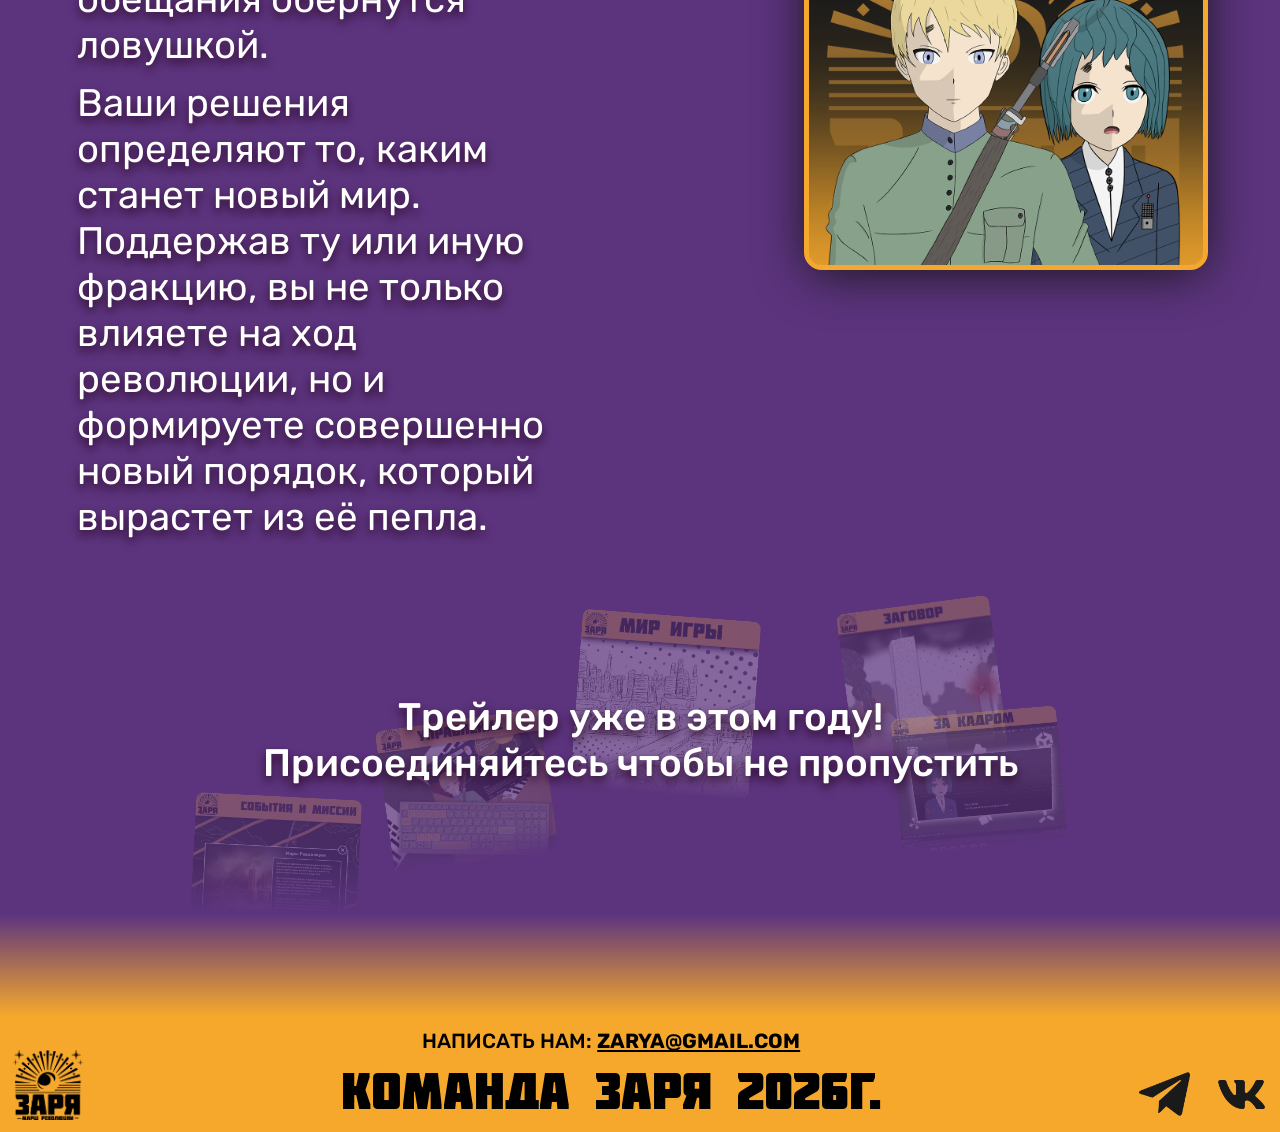
==== commit 2aa80199: "Блок информации сверху страницы" ====
--- a/index.html
+++ b/index.html
@@ -40,8 +40,22 @@
   </div>
 
   <div class="backMap">
-      <img src="Additions/Media/Background-map.webp" alt="Карта" class="mapImage">
-      <div id="dotsContainer"></div>
+        <div class="mapWrap">
+            <img src="Additions/Media/Background-map.webp" alt="Карта" class="mapImage">
+            <div id="dotsContainer"></div>
+        </div>
+        <div class="headTextBlock">
+            <div class="mainText">
+                Мы «ЗАРЯ»
+            </div>
+            Небольшая команда разработчиков, которая начиная с 2025 года работает над созданием собственной игры — необычной смеси пошаговой стратегии и сюжетного приключения.
+        </div>
+        <div class="headTextBlockDown">
+            <div class="mainText">
+                «ЗАРЯ: Марш Революции»
+            </div>
+            Это - пошаговая сюжетноориентированная стратегия, которая погружает игроков в альтернативный мир, где предстоит взять на себя роль лидера отряда и пройти через сложные события революции
+        </div>
   </div>
   <div class="grad"> </div>
     
--- a/Additions/styles.css
+++ b/Additions/styles.css
@@ -61,10 +61,74 @@
 	height: auto;
 }
 
+.mainText {
+	font-family: 'Rubik';
+	color: #ffffff;
+	font-size: 1.5vw;
+	text-shadow: 0px 5px 5px rgb(44, 9, 39);
+}
+
+.headTextBlock {
+	position: absolute;
+
+	background-color: #5c347e;
+
+	font-family: 'Rubik';
+	text-align: center;
+	top: 20%;
+	left: 5%;
+
+	border-radius: 15px;
+	padding: 10px 15px;
+	color: white;
+	font-weight: 500;
+	font-size: 2rem;
+
+	max-width: 35vw;
+	width: auto;
+	white-space: normal;
+	line-height: 1.3;
+	box-shadow: 0px 0vw 2vw 0.5vw rgb(0, 0, 0);
+
+	text-shadow: 0px 3px 5px rgb(44, 9, 39);
+}
+
+.headTextBlockDown {
+	position: absolute;
+
+	background-color: #5c347e;
+
+	font-family: 'Rubik';
+	text-align: center;
+	bottom: 20%;
+	right: 5%;
+
+	border-radius: 15px;
+	padding: 10px 15px;
+	color: white;
+	font-weight: 500;
+	font-size: 2rem;
+
+	max-width: 35vw;
+	width: auto;
+	white-space: normal;
+	line-height: 1.3;
+	box-shadow: 0px 0vw 2vw 0.5vw rgb(0, 0, 0);
+
+	text-shadow: 0px 3px 5px rgb(44, 9, 39);
+}
+
+
 .backMap {
 	position: relative;
 	display: block;
 	line-height: 0;
+	background-color: #0f1c22;
+	padding-bottom: 1.5vw;
+}
+
+.mapWrap {
+	position: relative;
 }
 
 .mapImage {
@@ -419,11 +483,39 @@
 		font-size: 5.5vw;
 	}
 
+	.mainText {
+		font-family: 'Rubik';
+		color: #ffffff;
+		font-size: 4vw;
+		text-shadow: 0px 5px 5px rgb(44, 9, 39);
+	}
+
+	.headTextBlock,
+	.headTextBlockDown {
+		position: static;
+		display: block;
+		margin: 2vw auto;
+		width: auto;
+		max-width: 90vw;
+		font-size: 3.5vw;
+		padding: 1.2vw 3vw;
+		line-height: 1.4;
+		border-radius: 1.5vw;
+	}
+
+	.headTextBlock {
+		margin-top: 2vw;
+	}
+
+	.headTextBlockDown {
+		margin-bottom: 2vw;
+	}
+
     .BlockOfDescryption {
         flex-direction: column;
         text-align: center;
         height: auto;
-        padding: 10vw;
+		padding: 5vw 2.5vw;
     }
 
     .BlockOfText {
@@ -467,7 +559,7 @@
 		margin-top: 1vw;
 
 		font-family: 'Rubik';
-		font-size: 4.5vw;
+		font-size: 4vw;
 
 		color: #ffffff;
 		text-shadow: 0px 6px 10px rgb(44, 9, 39);
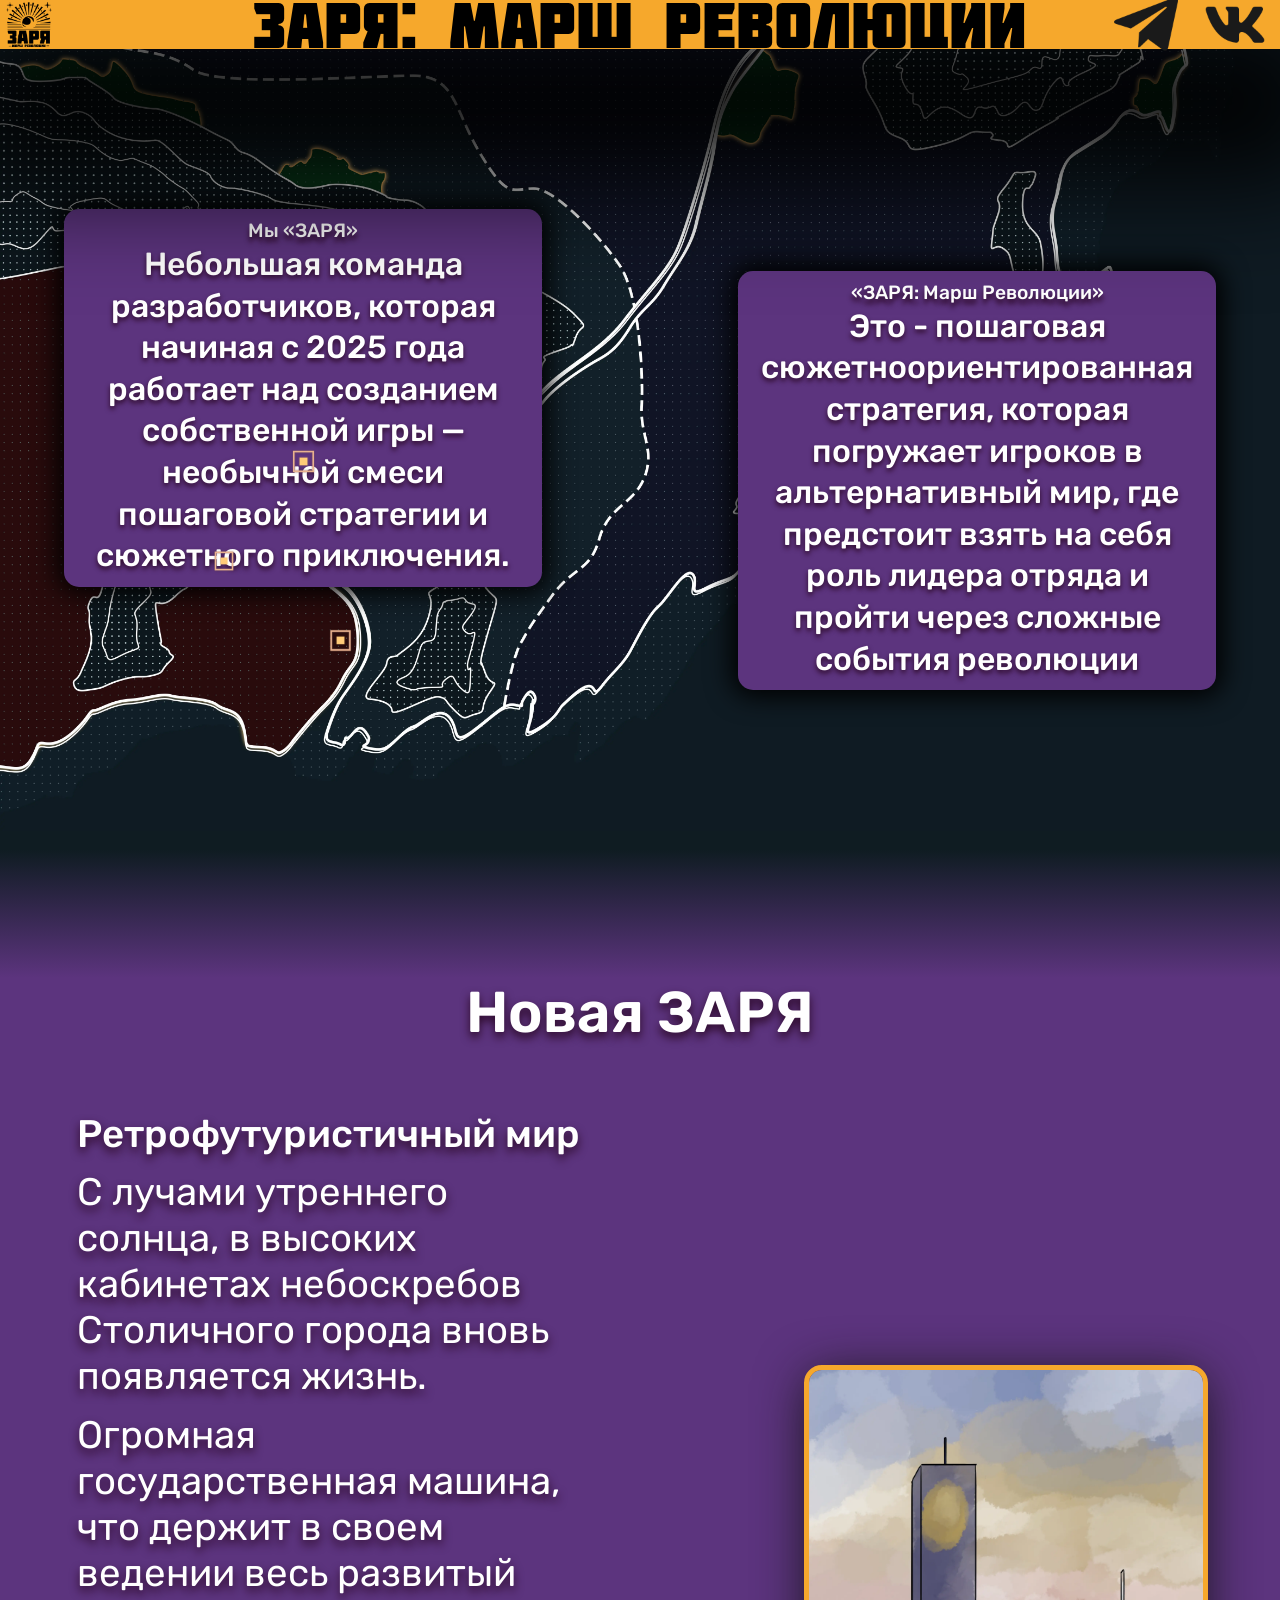
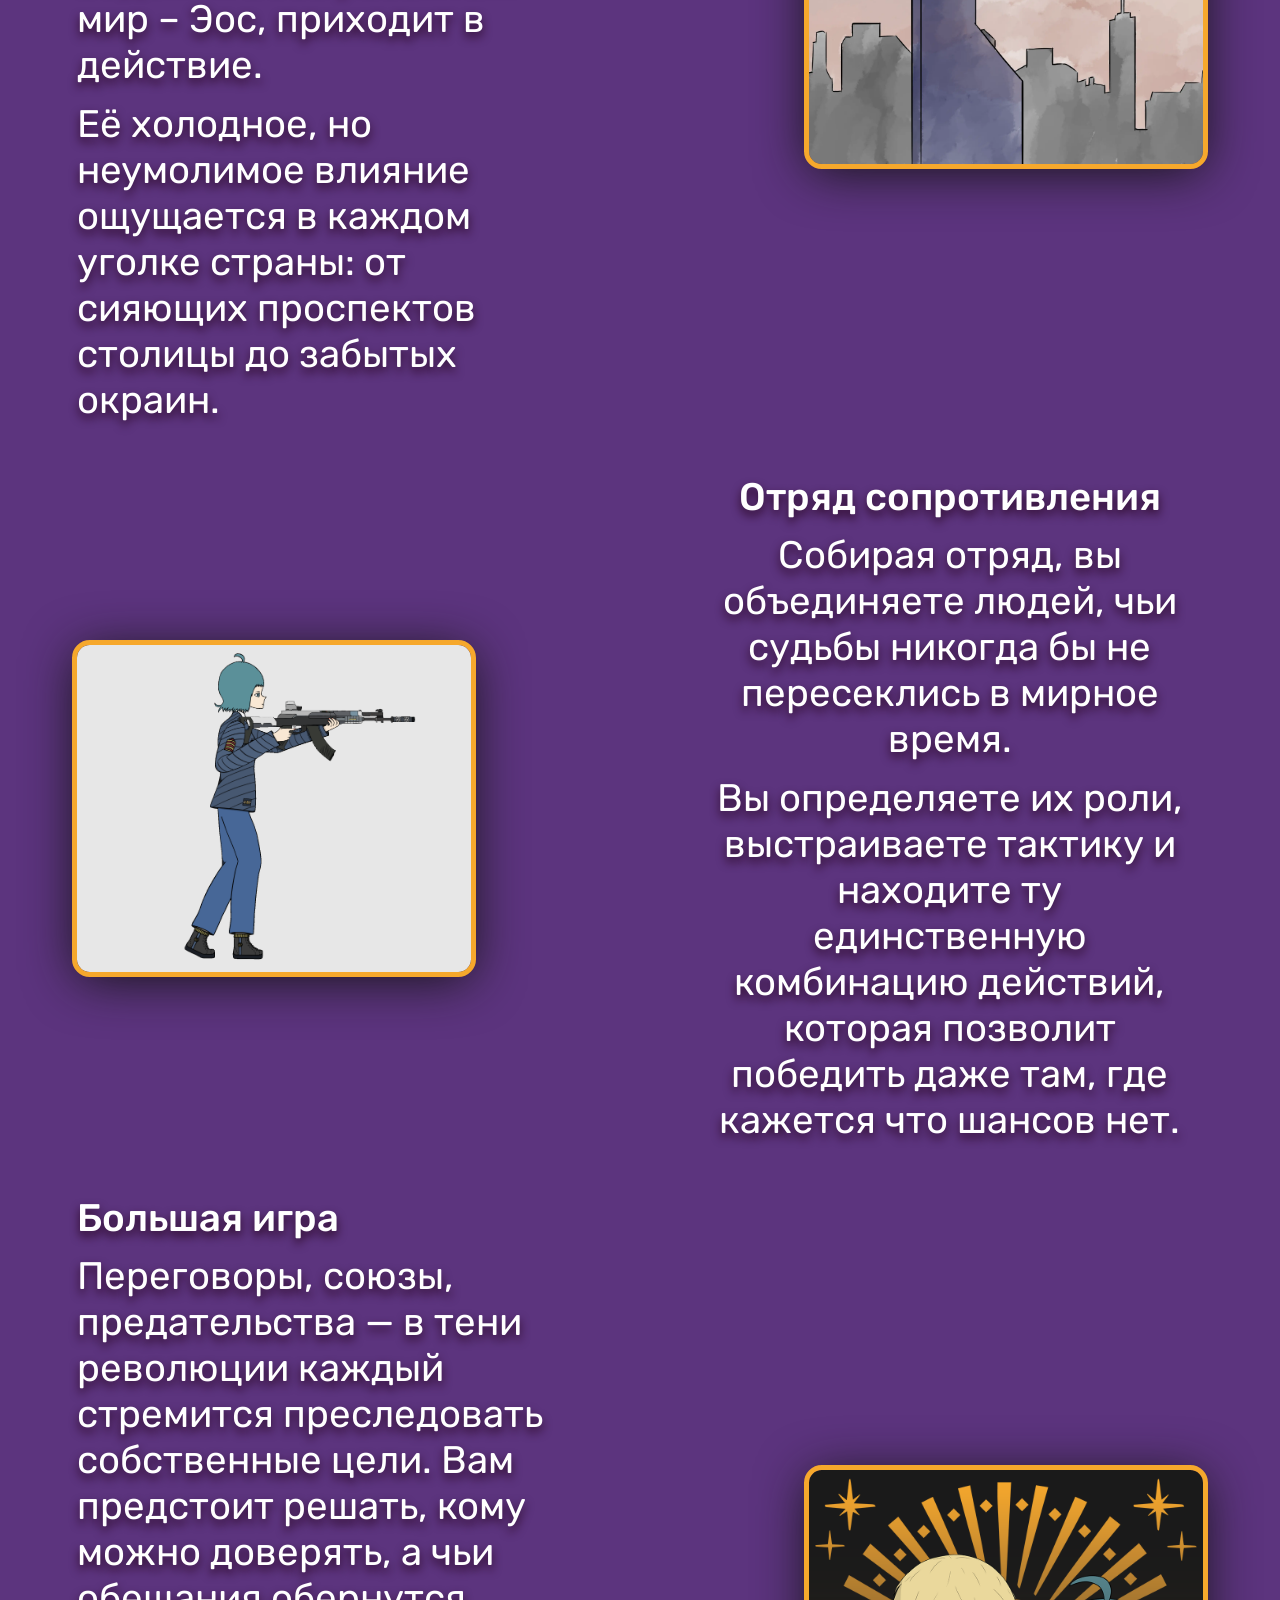
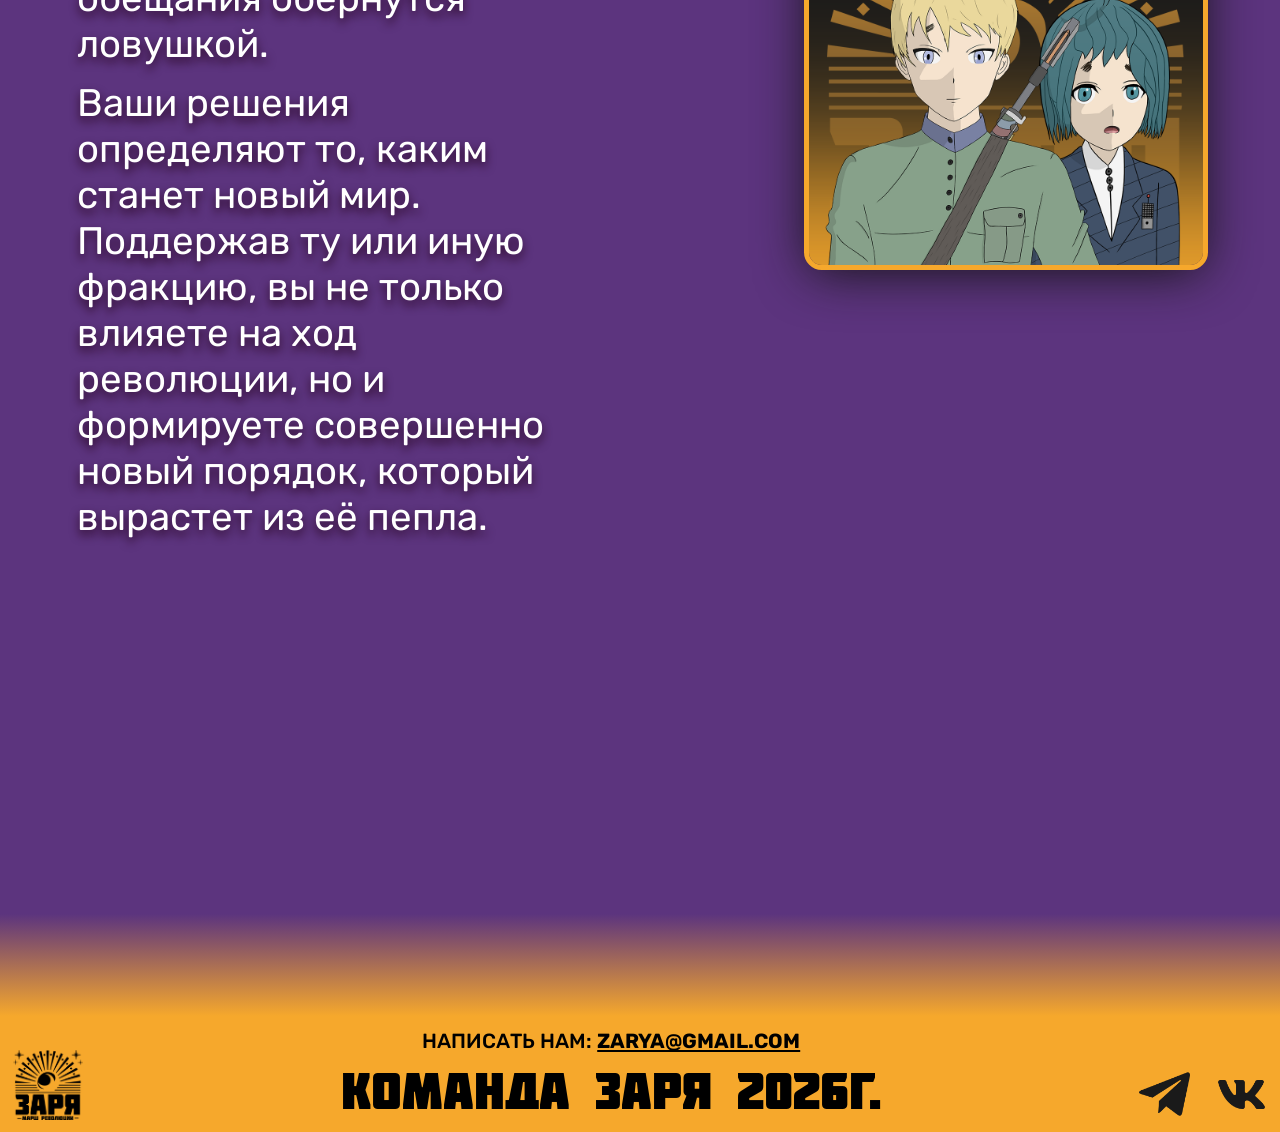
==== commit 064a9384: "Небольщой апдейт графики" ====
--- a/index.html
+++ b/index.html
@@ -12,7 +12,7 @@
 
   <meta property="og:title" content="ЗАРЯ: Марш Революции">
   <meta property="og:description" content="Сайт пошаговой стратегии в ретрофутуристичном мире">
-  <meta property="og:image" content="Additions/Media/ZaryaPreview">
+  <meta property="og:image" content="Additions/Media/ZaryaPreview.png">
   <meta property="og:url" content="http://dartomosrg.temp.swtest.ru/">
   <meta property="og:site_name" content="">
   <meta property="og:type" content="website">
@@ -20,7 +20,7 @@
   <meta name="twitter:card" content="summary_large_image">
   <meta name="twitter:title" content="ЗАРЯ: Марш Революции">
   <meta name="twitter:description" content="Сайт пошаговой стратегии в ретрофутуристичном мире">
-  <meta name="twitter:image" content="Additions/Media/ZaryaPreview">
+  <meta name="twitter:image" content="Additions/Media/ZaryaPreview.png">
 
   <title>ЗАРЯ: Марш Революции</title>
 </head>
@@ -63,7 +63,7 @@
     <div class="descryptionOpenText">
         Новая ЗАРЯ
     </div>
-    <div class="BlockOfDescryption">
+    <div class="BlockOfDescryption reveal">
         <img src="Additions/Media/newWorld.webp" alt="Новый мир" class="descryptionBlockImage1">
         <div class="BlockOfText">
             <div class="headDescryptionText">
@@ -81,7 +81,7 @@
         </div>
     </div>
 
-    <div class="BlockOfDescryption">
+    <div class="BlockOfDescryption reveal">
         <img src="Additions/Media/Fire.gif" alt="Выстрел" class="descryptionBlockImage2">
         <div class="BlockOfText">
             <div class="rightDescryptionText">
@@ -98,7 +98,7 @@
         </div>
     </div>
 
-    <div class="BlockOfDescryption">
+    <div class="BlockOfDescryption reveal">
         <div class="BlockOfText">
             <div class="headDescryptionText">
                 Большая игра
@@ -113,7 +113,7 @@
         <img src="Additions/Media/biggame.webp" alt="Большая игра" class="descryptionBlockImage3">
     </div>
 
-    <div class="downBlock">
+    <div class="downBlock reveal">
         <div class="post-bg-wrapper"></div>
         Трейлер уже в этом году! <br>
         Присоединяйтесь чтобы не пропустить
--- a/Additions/styles.css
+++ b/Additions/styles.css
@@ -564,4 +564,29 @@
 		color: #ffffff;
 		text-shadow: 0px 6px 10px rgb(44, 9, 39);
 	}
+}
+
+.reveal {
+  opacity: 0;
+  transform: translateY(32px);
+  transition: opacity 0.8s ease, transform 0.8s ease;
+  will-change: opacity, transform;
+}
+
+.reveal.is-visible {
+  opacity: 1;
+  transform: translateY(0);
+}
+
+.reveal-delay-1 { transition-delay: 0.1s; }
+.reveal-delay-2 { transition-delay: 0.2s; }
+.reveal-delay-3 { transition-delay: 0.3s; }
+
+@media (prefers-reduced-motion: reduce) {
+  .reveal,
+  .reveal.is-visible {
+    opacity: 1;
+    transform: none;
+    transition: none;
+  }
 }
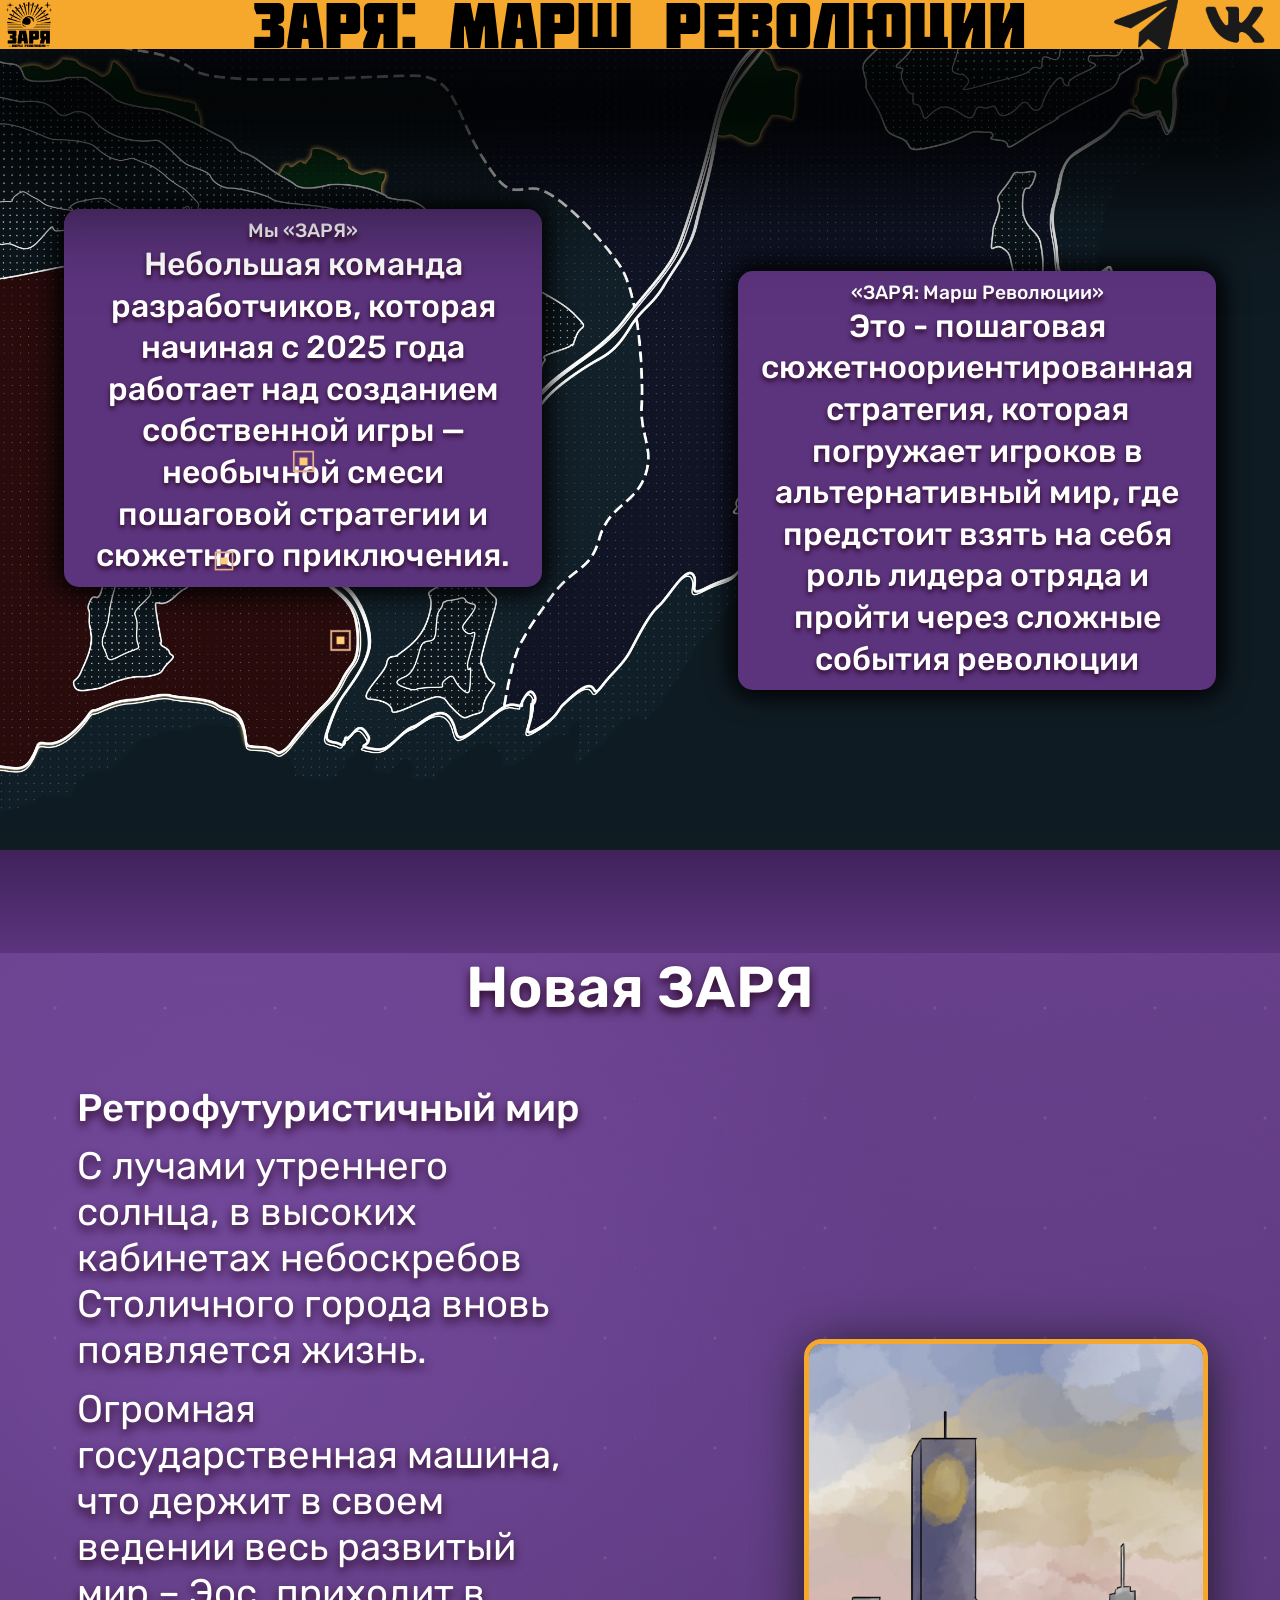
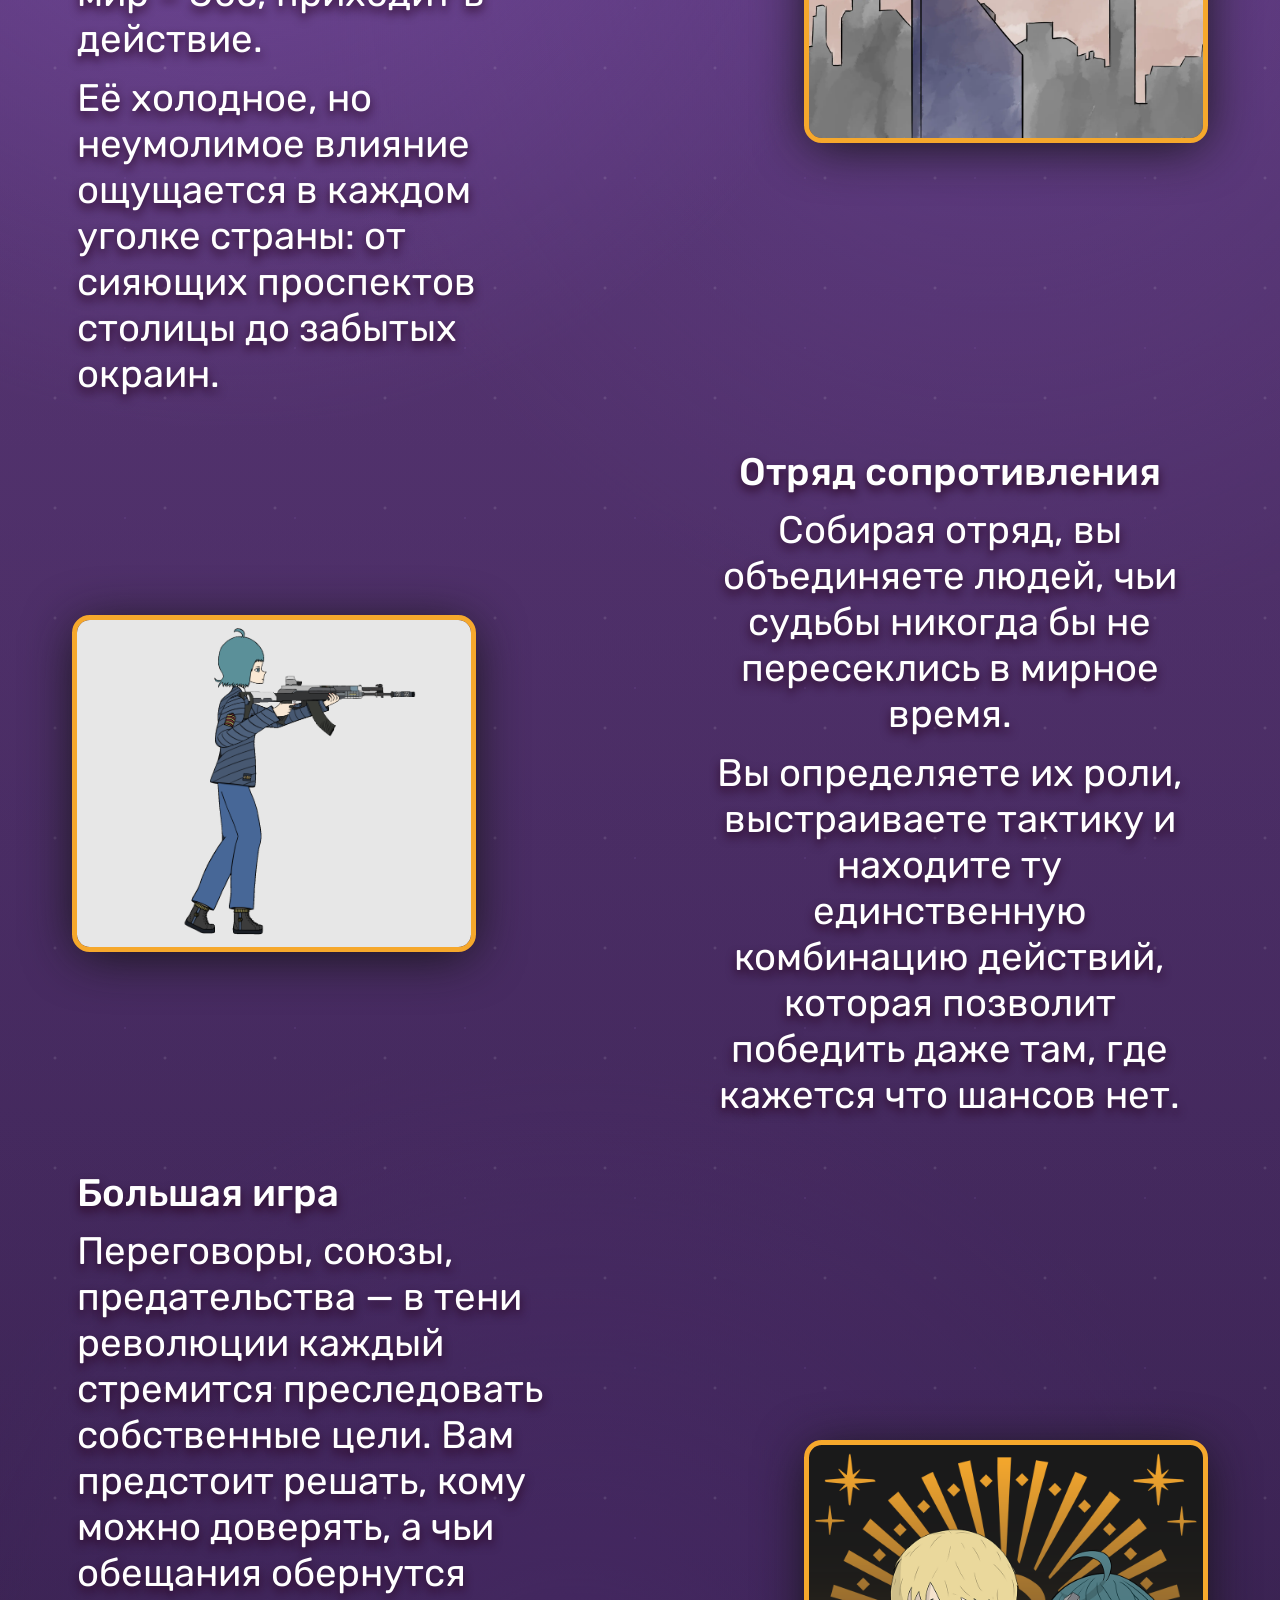
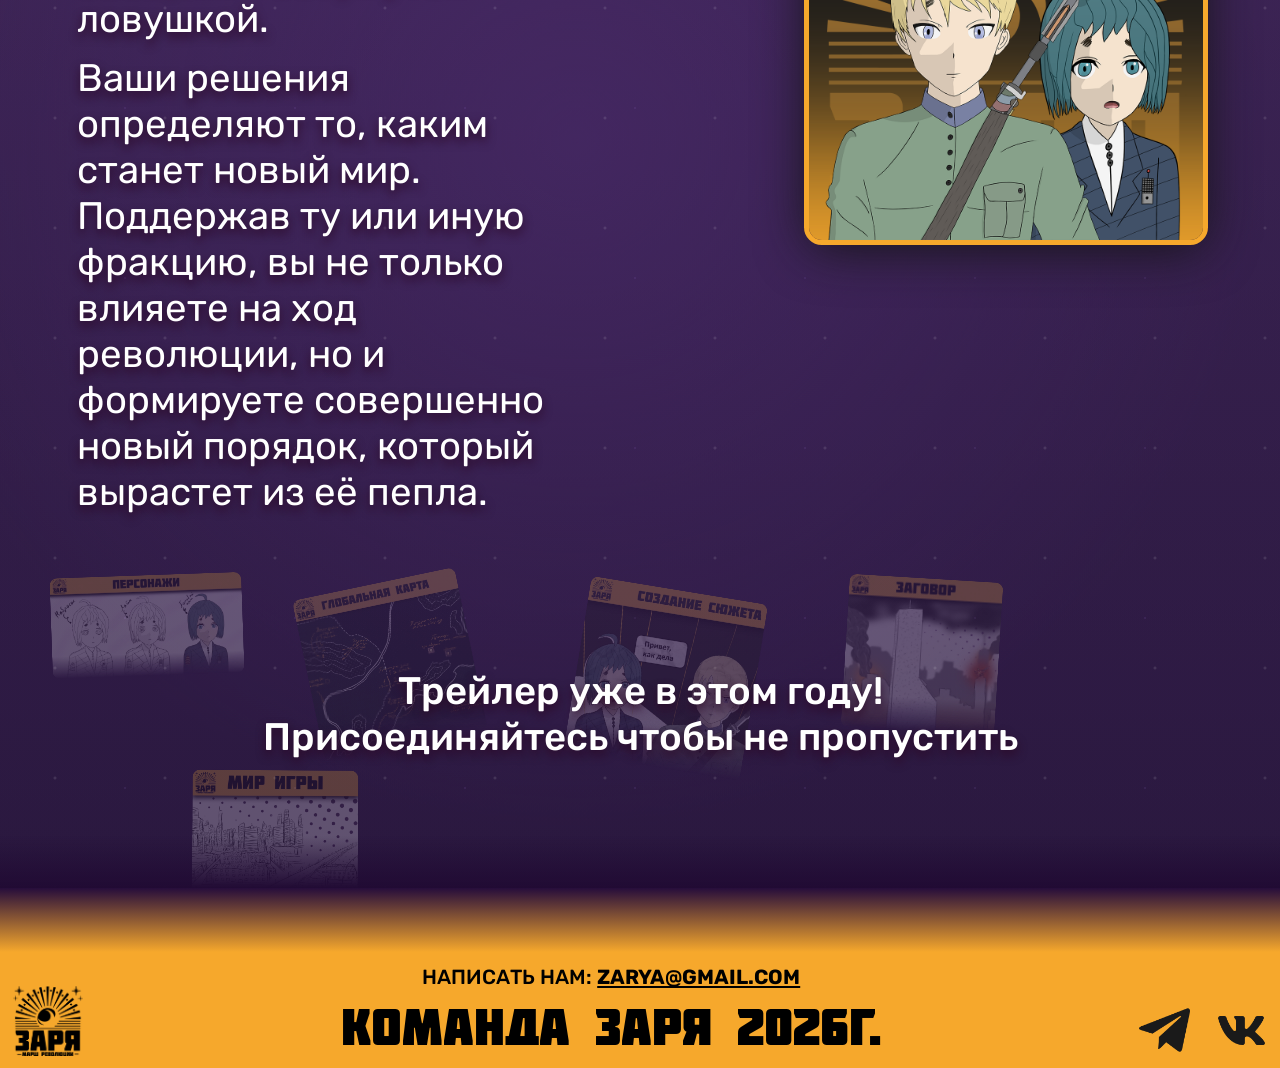
==== commit c60bbaac: "Оптимизация изображений" ====
--- a/index.html
+++ b/index.html
@@ -12,7 +12,7 @@
 
   <meta property="og:title" content="ЗАРЯ: Марш Революции">
   <meta property="og:description" content="Сайт пошаговой стратегии в ретрофутуристичном мире">
-  <meta property="og:image" content="Additions/Media/ZaryaPreview.png">
+  <meta property="og:image" content="Additions/Media/ZaryaPreview.webp">
   <meta property="og:url" content="http://dartomosrg.temp.swtest.ru/">
   <meta property="og:site_name" content="">
   <meta property="og:type" content="website">
@@ -20,7 +20,7 @@
   <meta name="twitter:card" content="summary_large_image">
   <meta name="twitter:title" content="ЗАРЯ: Марш Революции">
   <meta name="twitter:description" content="Сайт пошаговой стратегии в ретрофутуристичном мире">
-  <meta name="twitter:image" content="Additions/Media/ZaryaPreview.png">
+  <meta name="twitter:image" content="Additions/Media/ZaryaPreview.webp">
 
   <title>ЗАРЯ: Марш Революции</title>
 </head>
--- a/Additions/styles.css
+++ b/Additions/styles.css
@@ -199,15 +199,84 @@
 }
 
 .grad {
-	width: 100%;
-	height: 10vw;
-	background: linear-gradient(#0f1c22, #5c347e);
+  width: 100%;
+  height: 8vw;
+  background: linear-gradient(
+    180deg,
+    #40225b 0%,
+    #5c347e 100%
+  );
+  position: relative;
 }
 
 .base {
-	position: relative;
-	width: 100%;
-	background-color: #5c347e;
+  position: relative;
+  width: 100%;
+  background: linear-gradient(
+    180deg,
+    #6d4590 0%,
+    #5a3876 12%,
+    #3f245d 42%,
+    #2a163d 72%,
+    #160d22 100%
+  );
+  background-size: 220% 220%;
+  animation: baseGradient 11s ease-in-out infinite;
+  overflow: hidden;
+}
+
+.base::before {
+  content: "";
+  position: absolute;
+  inset: 0;
+  background:
+    radial-gradient(circle at 18% 12%, rgba(151, 101, 211, 0.35), transparent 22%),
+    radial-gradient(circle at 78% 18%, rgba(110, 72, 158, 0.32), transparent 24%),
+    radial-gradient(circle at 45% 72%, rgba(84, 48, 122, 0.38), transparent 28%),
+    linear-gradient(180deg, rgba(92, 52, 126, 0.32) 0%, rgba(22, 13, 34, 0.20) 58%, rgba(10, 6, 16, 0.42) 100%);
+  pointer-events: none;
+  animation: glowMove 8s ease-in-out infinite alternate;
+}
+
+.base::after {
+  content: "";
+  position: absolute;
+  inset: 0;
+  background-image:
+    radial-gradient(circle, rgba(255,255,255,0.28) 1.2px, transparent 1.8px),
+    radial-gradient(circle, rgba(167,120,227,0.26) 1px, transparent 1.6px);
+  background-size: 110px 110px, 170px 170px;
+  background-position: 0 0, 40px 60px;
+  opacity: 0.40;
+  animation: particlesMove 14s linear infinite;
+  pointer-events: none;
+}
+
+.base > * {
+  position: relative;
+  z-index: 1;
+}
+
+@keyframes baseGradient {
+  0% { background-position: 50% 0%; }
+  50% { background-position: 50% 100%; }
+  100% { background-position: 50% 0%; }
+}
+
+@keyframes glowMove {
+  0% {
+    transform: translate3d(0, 0, 0) scale(1);
+    opacity: 0.85;
+  }
+  100% {
+    transform: translate3d(0, -28px, 0) scale(1.15);
+    opacity: 1;
+  }
+}
+
+@keyframes particlesMove {
+  from { transform: translateY(0); }
+  to { transform: translateY(-180px); }
 }
 
 .descryptionOpenText {
@@ -359,7 +428,7 @@
 	bottom: 0;
 	height: 15%;
 	pointer-events: none;
-	background: linear-gradient(to bottom, rgba(92, 52, 126, 0), rgba(92, 52, 126, 1));
+	background: linear-gradient(to bottom, rgba(197, 171, 219, 0), rgb(33, 11, 52));
 	z-index: 2;
 }
 
@@ -377,8 +446,8 @@
 
 .gradDown {
 	width: 100%;
-	height: 8vw;
-	background: linear-gradient(#5c347e, #f6a82c);
+	height: 5vw;
+	background: linear-gradient(#260d3b, #f6a82c);
 }
 
 .down {
